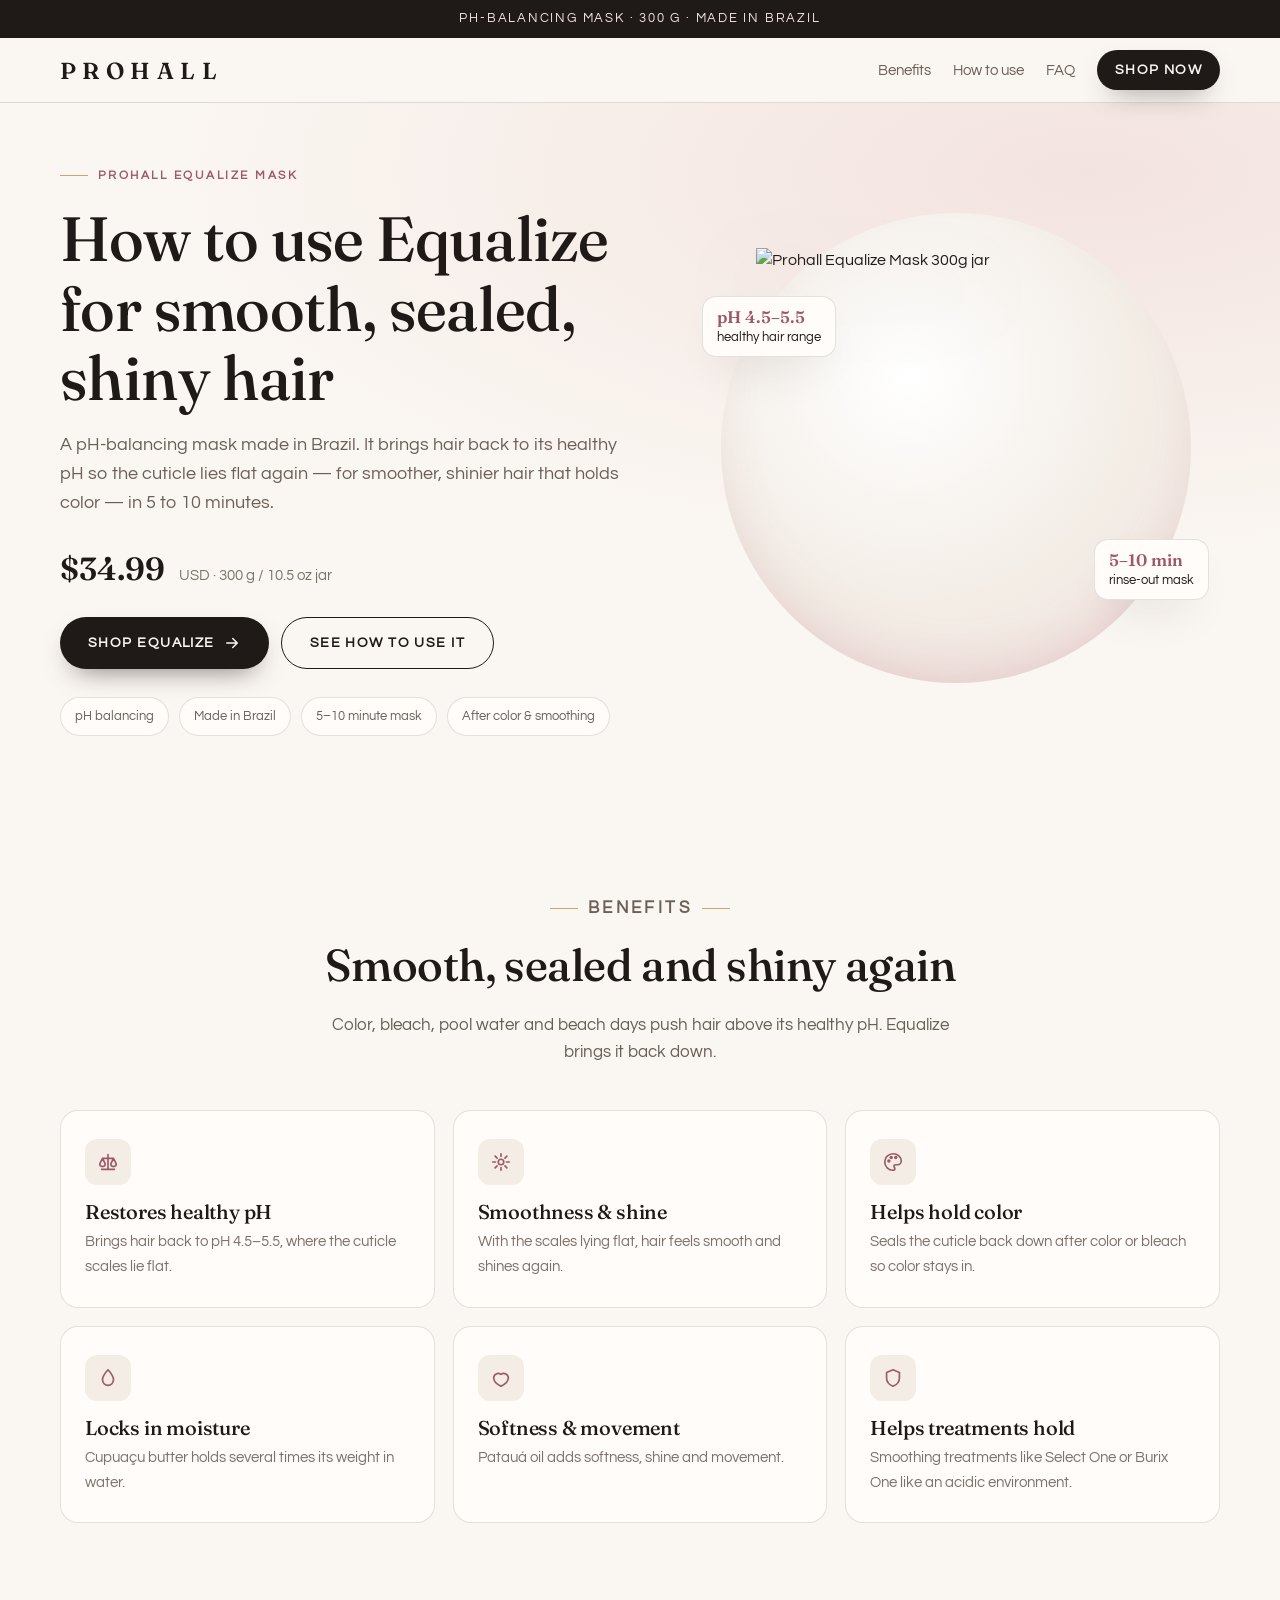
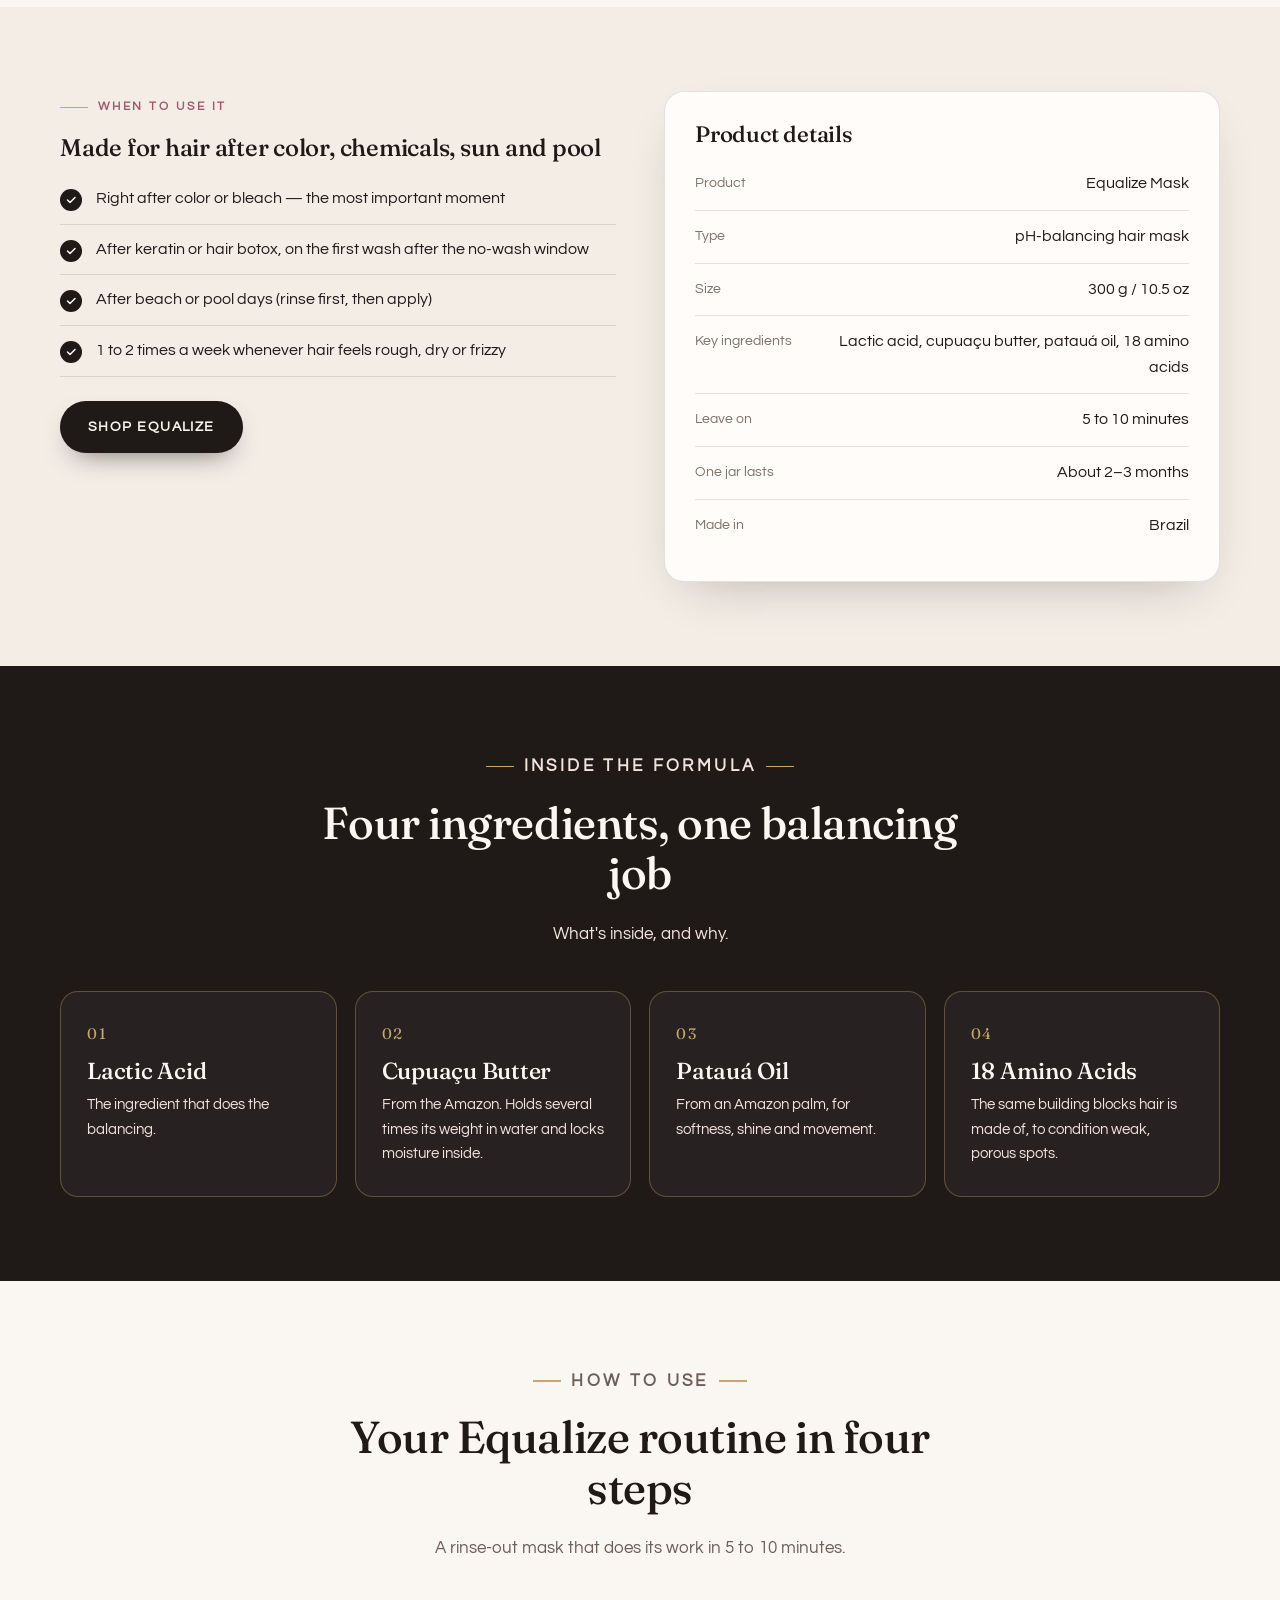
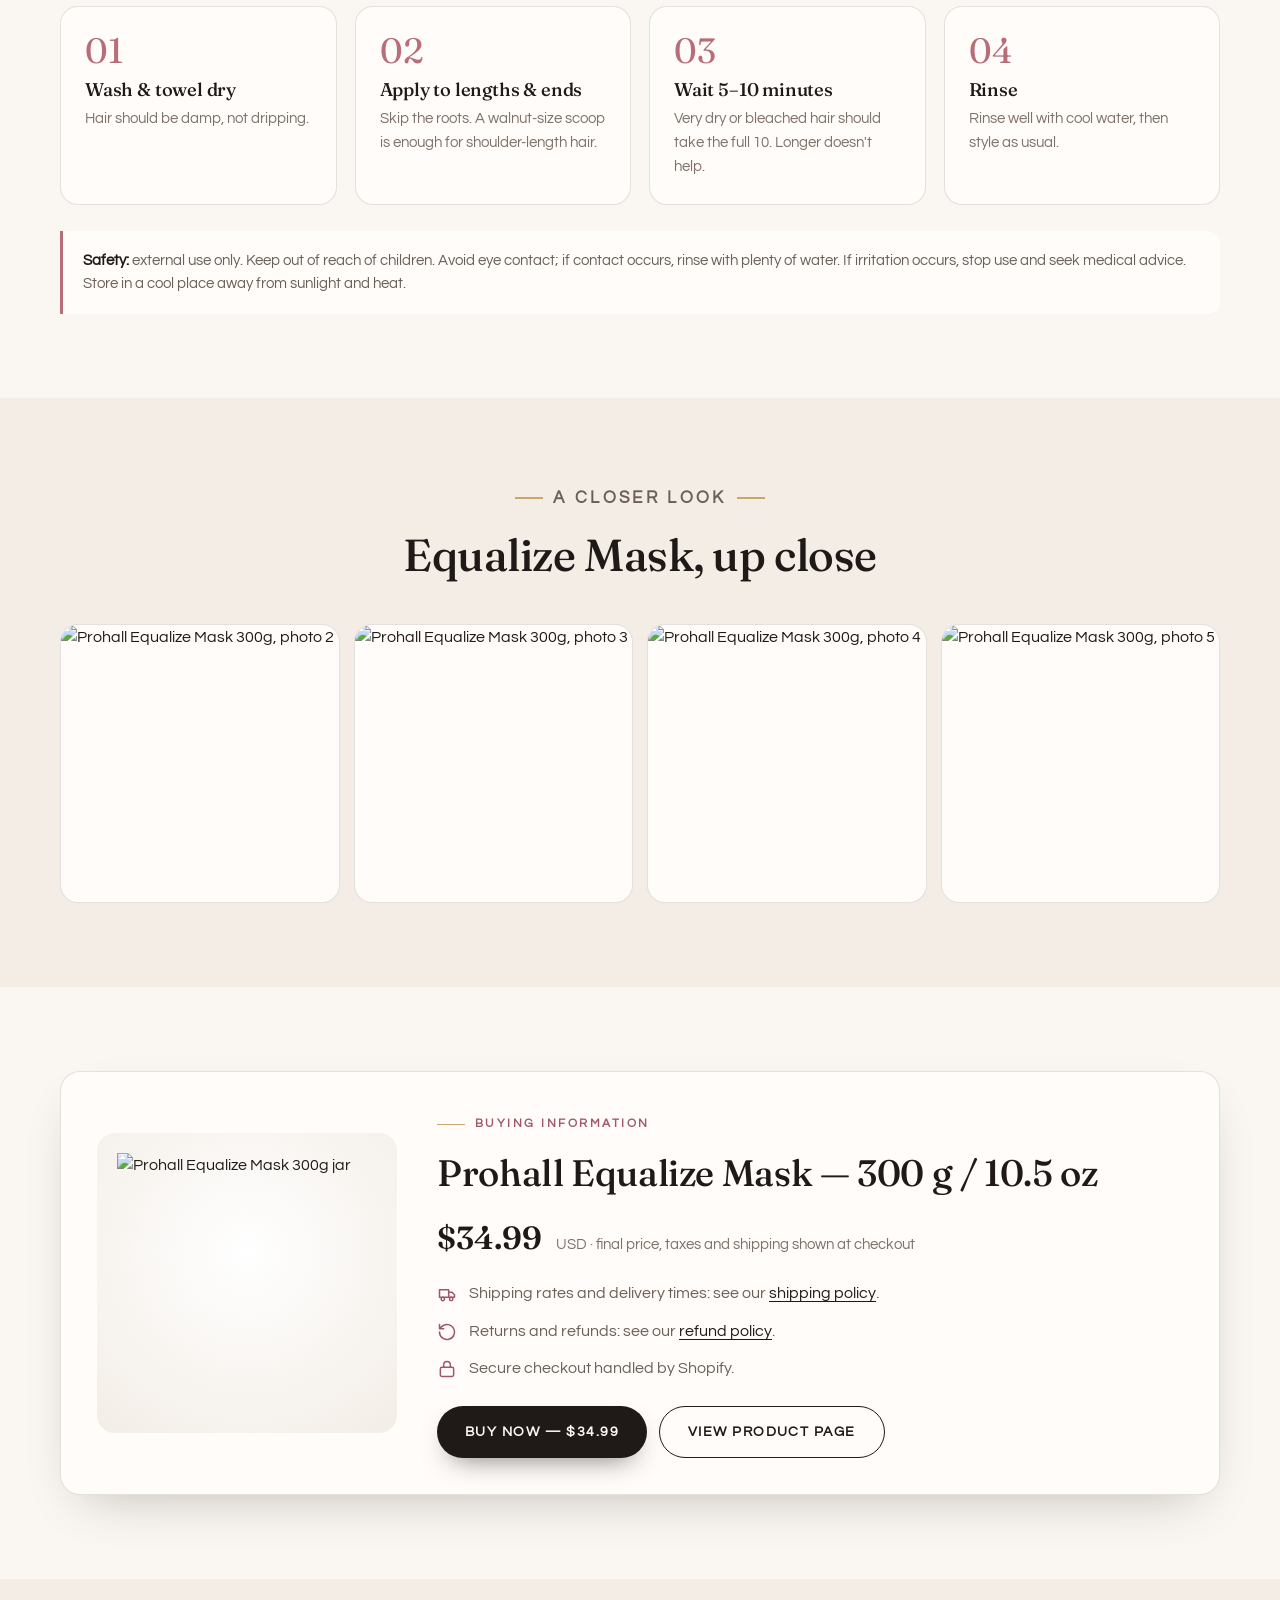
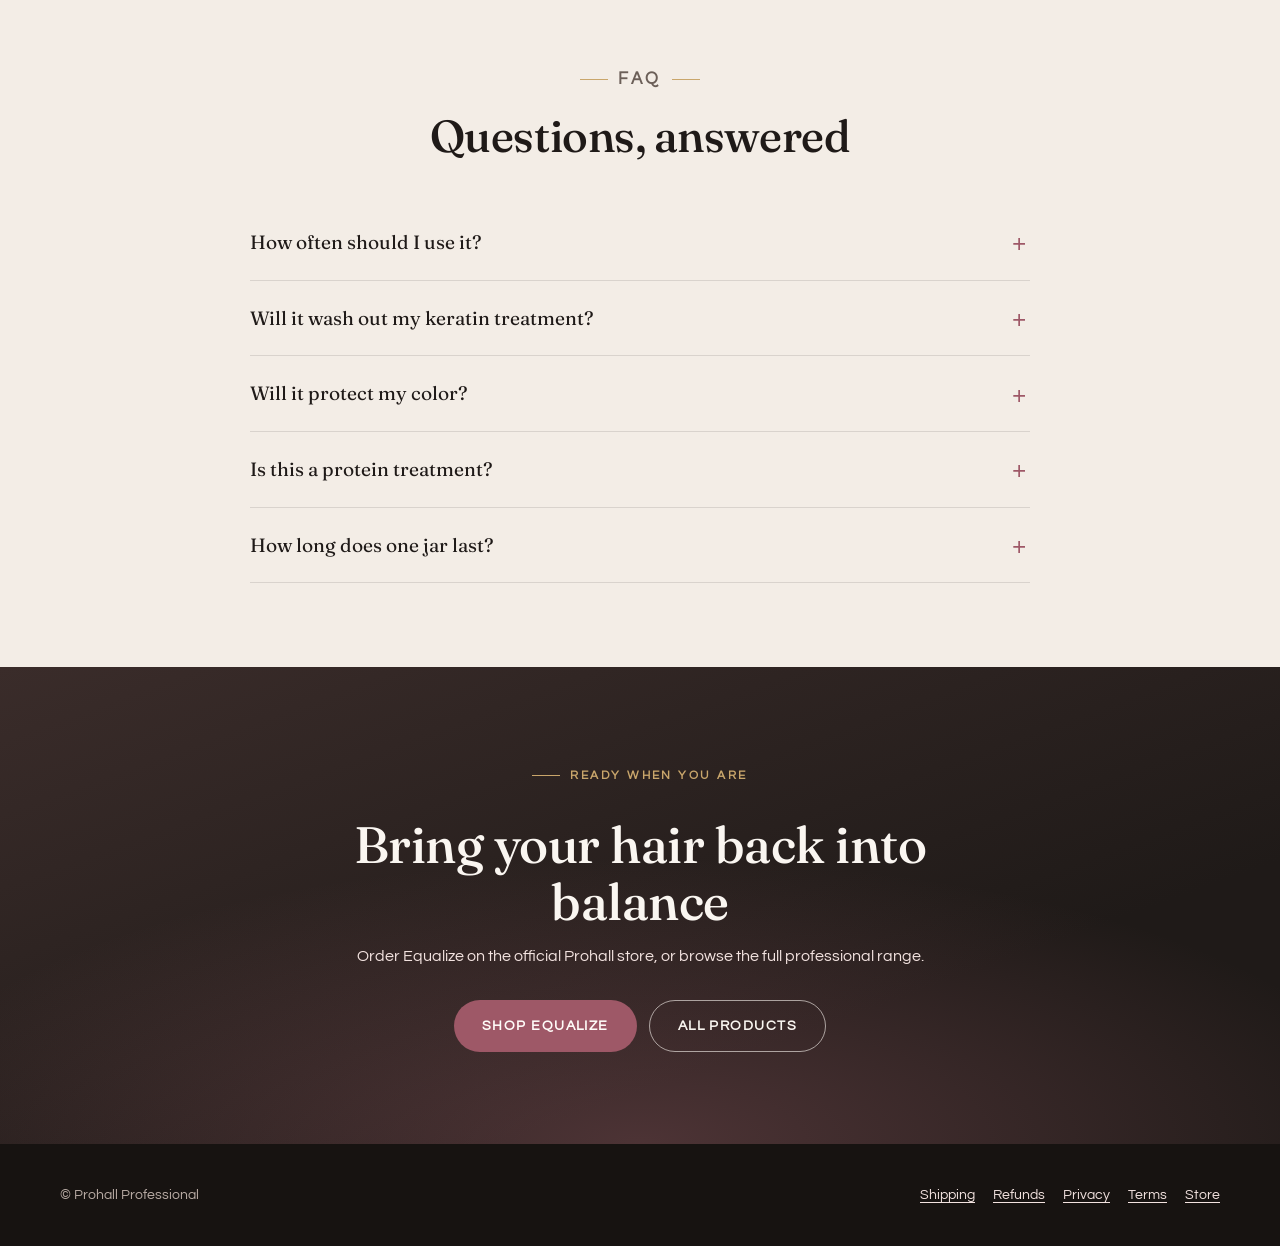
==== equalize-mask/v1/b/index.html @ 5d358a3b "Add Prohall Equalize Mask — A/B landing pages (v1) Two headline-test pages sharing one stylesheet, b" ====
<!doctype html>
<html lang="en">
<head>
  <meta charset="utf-8">
  <meta name="viewport" content="width=device-width, initial-scale=1">
  <!-- VERSION B — headline test. Only the <title> and <h1> differ from version A. -->
  <title>How to Use Equalize | Prohall pH-Balancing Hair Mask 300 g</title>
  <meta name="description" content="Prohall Equalize Mask 300 g / 10.5 oz: a pH-balancing hair mask made in Brazil with lactic acid, cupuaçu butter, patauá oil and 18 amino acids. Works in 5 to 10 minutes.">
  <meta name="robots" content="noindex">
  <link rel="preconnect" href="https://fonts.googleapis.com">
  <link rel="preconnect" href="https://fonts.gstatic.com" crossorigin>
  <link rel="stylesheet" href="https://fonts.googleapis.com/css2?family=Fraunces:ital,opsz,wght@0,9..144,400..700;1,9..144,400..700&family=Questrial&display=swap">
  <link rel="preload" as="image" href="https://cdn.shopify.com/s/files/1/0581/4065/5793/files/01_185fc30f-e8ef-4a7e-b5cd-40264fd09e2a.jpg?v=1792849123&width=900">
  <link rel="stylesheet" href="../assets/styles.css">
</head>
<body>
  <a class="skip" href="#main">Skip to content</a>

  <div class="announce">pH-balancing mask · 300 g · Made in Brazil</div>

  <header class="site-header">
    <div class="wrap">
      <span class="logo" aria-label="Prohall">PROHALL</span>
      <nav class="header-links" aria-label="Page">
        <a class="hide-sm" href="#benefits">Benefits</a>
        <a class="hide-sm" href="#how-to-use">How to use</a>
        <a class="hide-sm" href="#faq">FAQ</a>
        <a class="btn btn-primary" href="https://shop.prohall.ai/products/prohall-equalize-mask-300g-10-oz-ph-balancing-hair-mask">Shop now</a>
      </nav>
    </div>
  </header>

  <main id="main">

    <!-- ============ HERO ============ -->
    <section class="hero" aria-labelledby="hero-title">
      <div class="wrap hero-grid">
        <div>
          <p class="eyebrow">Prohall Equalize Mask</p>
          <h1 id="hero-title">How to use Equalize for smooth, sealed, shiny hair</h1>
          <p class="hero-lede">A pH-balancing mask made in Brazil. It brings hair back to its healthy pH so the cuticle lies flat again — for smoother, shinier hair that holds color — in 5 to 10 minutes.</p>

          <div class="price-row">
            <span class="price">$34.99</span>
            <span class="price-note">USD &middot; 300 g / 10.5 oz jar</span>
          </div>

          <div class="cta-row">
            <a class="btn btn-primary" href="https://shop.prohall.ai/products/prohall-equalize-mask-300g-10-oz-ph-balancing-hair-mask">
              Shop Equalize
              <svg viewBox="0 0 24 24" fill="none" stroke="currentColor" stroke-width="2" stroke-linecap="round" stroke-linejoin="round" aria-hidden="true"><path d="M5 12h14M13 6l6 6-6 6"/></svg>
            </a>
            <a class="btn btn-ghost" href="#how-to-use">See how to use it</a>
          </div>

          <ul class="chips" aria-label="Product highlights"><li>pH balancing</li><li>Made in Brazil</li><li>5–10 minute mask</li><li>After color &amp; smoothing</li></ul>
        </div>

        <div class="hero-visual">
          <div class="halo" aria-hidden="true"></div>
          <img src="https://cdn.shopify.com/s/files/1/0581/4065/5793/files/01_185fc30f-e8ef-4a7e-b5cd-40264fd09e2a.jpg?v=1792849123&width=900"
               width="2500" height="2500"
               alt="Prohall Equalize Mask 300g jar">
          <div class="float-tag t1" aria-hidden="true"><strong>pH 4.5–5.5</strong>healthy hair range</div>
          <div class="float-tag t2" aria-hidden="true"><strong>5–10 min</strong>rinse-out mask</div>
        </div>
      </div>
    </section>

    <!-- ============ BENEFITS ============ -->
    <section class="section" id="benefits" aria-labelledby="benefits-title">
      <div class="wrap">
        <div class="section-head center">
          <p class="eyebrow">Benefits</p>
          <h2 id="benefits-title">Smooth, sealed and shiny again</h2>
          <p>Color, bleach, pool water and beach days push hair above its healthy pH. Equalize brings it back down.</p>
        </div>

        <div class="benefits">
          <article class="benefit">
            <div class="icon"><svg viewBox="0 0 24 24" fill="none" stroke="currentColor" stroke-width="1.8" stroke-linecap="round" stroke-linejoin="round" aria-hidden="true"><path d="M12 4v16M5 20h14M6 8h12M6 8l-3 6a3 3 0 0 0 6 0zM18 8l-3 6a3 3 0 0 0 6 0z"/></svg></div>
            <h3>Restores healthy pH</h3>
            <p>Brings hair back to pH 4.5–5.5, where the cuticle scales lie flat.</p>
          </article>
          <article class="benefit">
            <div class="icon"><svg viewBox="0 0 24 24" fill="none" stroke="currentColor" stroke-width="1.8" stroke-linecap="round" stroke-linejoin="round" aria-hidden="true"><path d="M12 3v3M12 18v3M3 12h3M18 12h3M5.6 5.6l2.1 2.1M16.3 16.3l2.1 2.1M5.6 18.4l2.1-2.1M16.3 7.7l2.1-2.1"/><circle cx="12" cy="12" r="3"/></svg></div>
            <h3>Smoothness &amp; shine</h3>
            <p>With the scales lying flat, hair feels smooth and shines again.</p>
          </article>
          <article class="benefit">
            <div class="icon"><svg viewBox="0 0 24 24" fill="none" stroke="currentColor" stroke-width="1.8" stroke-linecap="round" stroke-linejoin="round" aria-hidden="true"><path d="M12 3a9 9 0 1 0 0 18c1.5 0 2-1 2-2s-1-1.5-1-2.5 1-1.5 2-1.5h2a4 4 0 0 0 4-4c0-4.5-4-8-9-8z"/><circle cx="7.5" cy="11" r="1"/><circle cx="10" cy="7" r="1"/><circle cx="15" cy="7" r="1"/></svg></div>
            <h3>Helps hold color</h3>
            <p>Seals the cuticle back down after color or bleach so color stays in.</p>
          </article>
          <article class="benefit">
            <div class="icon"><svg viewBox="0 0 24 24" fill="none" stroke="currentColor" stroke-width="1.8" stroke-linecap="round" stroke-linejoin="round" aria-hidden="true"><path d="M12 3s6 6.5 6 11a6 6 0 0 1-12 0c0-4.5 6-11 6-11z"/></svg></div>
            <h3>Locks in moisture</h3>
            <p>Cupuaçu butter holds several times its weight in water.</p>
          </article>
          <article class="benefit">
            <div class="icon"><svg viewBox="0 0 24 24" fill="none" stroke="currentColor" stroke-width="1.8" stroke-linecap="round" stroke-linejoin="round" aria-hidden="true"><path d="M20 12c0 5-8 9-8 9s-8-4-8-9a5 5 0 0 1 8-4 5 5 0 0 1 8 4z"/></svg></div>
            <h3>Softness &amp; movement</h3>
            <p>Patauá oil adds softness, shine and movement.</p>
          </article>
          <article class="benefit">
            <div class="icon"><svg viewBox="0 0 24 24" fill="none" stroke="currentColor" stroke-width="1.8" stroke-linecap="round" stroke-linejoin="round" aria-hidden="true"><path d="M12 3l7 3v6c0 4.5-3 7.5-7 9-4-1.5-7-4.5-7-9V6z"/></svg></div>
            <h3>Helps treatments hold</h3>
            <p>Smoothing treatments like Select One or Burix One like an acidic environment.</p>
          </article>
        </div>
      </div>
    </section>

    <!-- ============ WHO IT'S FOR + SPEC ============ -->
    <section class="section section-alt" id="details" aria-labelledby="details-title">
      <div class="wrap split">
        <div>
          <p class="eyebrow">When to use it</p>
          <h2 id="details-title">Made for hair after color, chemicals, sun and pool</h2>
          <ul class="ticks">
            <li>Right after color or bleach — the most important moment</li>
            <li>After keratin or hair botox, on the first wash after the no-wash window</li>
            <li>After beach or pool days (rinse first, then apply)</li>
            <li>1 to 2 times a week whenever hair feels rough, dry or frizzy</li>
          </ul>
          <a class="btn btn-primary" href="https://shop.prohall.ai/products/prohall-equalize-mask-300g-10-oz-ph-balancing-hair-mask">Shop Equalize</a>
        </div>

        <aside class="spec" aria-label="Product details">
          <h3>Product details</h3>
          <dl>
            <dt>Product</dt><dd>Equalize Mask</dd>
            <dt>Type</dt><dd>pH-balancing hair mask</dd>
            <dt>Size</dt><dd>300 g / 10.5 oz</dd>
            <dt>Key ingredients</dt><dd>Lactic acid, cupuaçu butter, patauá oil, 18 amino acids</dd>
            <dt>Leave on</dt><dd>5 to 10 minutes</dd>
            <dt>One jar lasts</dt><dd>About 2–3 months</dd>
            <dt>Made in</dt><dd>Brazil</dd>
          </dl>
        </aside>
      </div>
    </section>

    <!-- ============ FORMULA / KIT ============ -->
    <section class="section section-dark" id="formula" aria-labelledby="formula-title">
      <div class="wrap">
        <div class="section-head center">
          <p class="eyebrow">Inside the formula</p>
          <h2 id="formula-title">Four ingredients, one balancing job</h2>
          <p>What&#x27;s inside, and why.</p>
        </div>
        <div class="ingredients cols-4">
          <article class="ingredient">
            <span class="num">01</span>
            <h3>Lactic Acid</h3>
            <p>The ingredient that does the balancing.</p>
          </article>
          <article class="ingredient">
            <span class="num">02</span>
            <h3>Cupuaçu Butter</h3>
            <p>From the Amazon. Holds several times its weight in water and locks moisture inside.</p>
          </article>
          <article class="ingredient">
            <span class="num">03</span>
            <h3>Patauá Oil</h3>
            <p>From an Amazon palm, for softness, shine and movement.</p>
          </article>
          <article class="ingredient">
            <span class="num">04</span>
            <h3>18 Amino Acids</h3>
            <p>The same building blocks hair is made of, to condition weak, porous spots.</p>
          </article>
        </div>
      </div>
    </section>

    <!-- ============ HOW TO USE ============ -->
    <section class="section" id="how-to-use" aria-labelledby="howto-title">
      <div class="wrap">
        <div class="section-head center">
          <p class="eyebrow">How to use</p>
          <h2 id="howto-title">Your Equalize routine in four steps</h2>
          <p>A rinse-out mask that does its work in 5 to 10 minutes.</p>
        </div>
        <ol class="steps cols-4">
          <li><h3>Wash &amp; towel dry</h3><p>Hair should be damp, not dripping.</p></li>
          <li><h3>Apply to lengths &amp; ends</h3><p>Skip the roots. A walnut-size scoop is enough for shoulder-length hair.</p></li>
          <li><h3>Wait 5–10 minutes</h3><p>Very dry or bleached hair should take the full 10. Longer doesn&#x27;t help.</p></li>
          <li><h3>Rinse</h3><p>Rinse well with cool water, then style as usual.</p></li>
        </ol>
        <div class="note">
          <strong>Safety:</strong> external use only. Keep out of reach of children. Avoid eye contact; if contact occurs, rinse with plenty of water. If irritation occurs, stop use and seek medical advice. Store in a cool place away from sunlight and heat.
        </div>
      </div>
    </section>

    <!-- ============ GALLERY ============ -->
    <section class="section section-alt" id="gallery" aria-labelledby="gallery-title">
      <div class="wrap">
        <div class="section-head center">
          <p class="eyebrow">A closer look</p>
          <h2 id="gallery-title">Equalize Mask, up close</h2>
        </div>
        <div class="gallery">
          <figure><img src="https://cdn.shopify.com/s/files/1/0581/4065/5793/files/02_0eba5f5b-bda1-4e13-978a-201cbb53141e.jpg?v=1792849123&width=700" width="700" height="700" loading="lazy" alt="Prohall Equalize Mask 300g, photo 2"></figure>
          <figure><img src="https://cdn.shopify.com/s/files/1/0581/4065/5793/files/03_cfe3cb02-ce94-4ea5-8ca8-ff230dd473f2.jpg?v=1792849122&width=700" width="700" height="700" loading="lazy" alt="Prohall Equalize Mask 300g, photo 3"></figure>
          <figure><img src="https://cdn.shopify.com/s/files/1/0581/4065/5793/files/04_1d74e67d-1e90-4df0-9e0e-0931768846bc.jpg?v=1792849122&width=700" width="700" height="700" loading="lazy" alt="Prohall Equalize Mask 300g, photo 4"></figure>
          <figure><img src="https://cdn.shopify.com/s/files/1/0581/4065/5793/files/05_a3734a3f-4cf4-467c-9b95-8426f9e4adb8.jpg?v=1792849123&width=700" width="700" height="700" loading="lazy" alt="Prohall Equalize Mask 300g, photo 5"></figure>
        </div>
      </div>
    </section>

    <!-- ============ BUYING INFORMATION ============ -->
    <section class="section" id="buy" aria-labelledby="buy-title">
      <div class="wrap">
        <div class="buy-card">
          <div class="pack">
            <img src="https://cdn.shopify.com/s/files/1/0581/4065/5793/files/01_185fc30f-e8ef-4a7e-b5cd-40264fd09e2a.jpg?v=1792849123&width=600"
                 width="2500" height="2500" loading="lazy"
                 alt="Prohall Equalize Mask 300g jar">
          </div>
          <div>
            <p class="eyebrow">Buying information</p>
            <h2 id="buy-title">Prohall Equalize Mask — 300 g / 10.5 oz</h2>
            <div class="price-row" style="margin:6px 0 4px">
              <span class="price">$34.99</span>
              <span class="price-note">USD &middot; final price, taxes and shipping shown at checkout</span>
            </div>
            <ul class="info-list">
              <li>
                <svg viewBox="0 0 24 24" fill="none" stroke="currentColor" stroke-width="1.8" stroke-linecap="round" stroke-linejoin="round" aria-hidden="true"><path d="M3 7h11v9H3zM14 10h4l3 3v3h-7"/><circle cx="7" cy="18" r="2"/><circle cx="17" cy="18" r="2"/></svg>
                <span>Shipping rates and delivery times: see our <a href="https://shop.prohall.ai/policies/shipping-policy">shipping policy</a>.</span>
              </li>
              <li>
                <svg viewBox="0 0 24 24" fill="none" stroke="currentColor" stroke-width="1.8" stroke-linecap="round" stroke-linejoin="round" aria-hidden="true"><path d="M3 12a9 9 0 1 0 3-6.7L3 8M3 3v5h5"/></svg>
                <span>Returns and refunds: see our <a href="https://shop.prohall.ai/policies/refund-policy">refund policy</a>.</span>
              </li>
              <li>
                <svg viewBox="0 0 24 24" fill="none" stroke="currentColor" stroke-width="1.8" stroke-linecap="round" stroke-linejoin="round" aria-hidden="true"><rect x="4" y="10" width="16" height="11" rx="2"/><path d="M8 10V7a4 4 0 0 1 8 0v3"/></svg>
                <span>Secure checkout handled by Shopify.</span>
              </li>
            </ul>
            <div class="cta-row">
              <a class="btn btn-primary" href="https://shop.prohall.ai/cart/48091208482993:1">Buy now &mdash; $34.99</a>
              <a class="btn btn-ghost" href="https://shop.prohall.ai/products/prohall-equalize-mask-300g-10-oz-ph-balancing-hair-mask">View product page</a>
            </div>
          </div>
        </div>
      </div>
    </section>

    <!-- ============ FAQ ============ -->
    <section class="section section-alt" id="faq" aria-labelledby="faq-title">
      <div class="wrap">
        <div class="section-head center">
          <p class="eyebrow">FAQ</p>
          <h2 id="faq-title">Questions, answered</h2>
        </div>
        <div class="faq">
          <details>
            <summary>How often should I use it?</summary>
            <p>1 to 2 times a week, and always after color or bleach.</p>
          </details>
          <details>
            <summary>Will it wash out my keratin treatment?</summary>
            <p>No. Smoothing treatments like an acidic environment, so Equalize helps the treatment hold.</p>
          </details>
          <details>
            <summary>Will it protect my color?</summary>
            <p>Sealed hair holds color in; open hair lets it leak out. Equalize seals the cuticle back down.</p>
          </details>
          <details>
            <summary>Is this a protein treatment?</summary>
            <p>No, it is a balancing treatment — a different job. Rotate it with your other masks: hydration one wash, protein another, Equalize after any chemical service.</p>
          </details>
          <details>
            <summary>How long does one jar last?</summary>
            <p>About 2 to 3 months, used 1 to 2 times a week on medium to long hair.</p>
          </details>
        </div>
      </div>
    </section>

    <!-- ============ FINAL ACTION ============ -->
    <section class="final" aria-labelledby="final-title">
      <div class="wrap">
        <p class="eyebrow">Ready when you are</p>
        <h2 id="final-title">Bring your hair back into balance</h2>
        <p>Order Equalize on the official Prohall store, or browse the full professional range.</p>
        <div class="cta-row">
          <a class="btn btn-gold" href="https://shop.prohall.ai/products/prohall-equalize-mask-300g-10-oz-ph-balancing-hair-mask">Shop Equalize</a>
          <a class="btn btn-ghost" href="https://shop.prohall.ai/collections/all">All products</a>
        </div>
      </div>
    </section>
  </main>

  <footer class="site-footer">
    <div class="wrap">
      <span>&copy; Prohall Professional</span>
      <nav aria-label="Store policies">
        <a href="https://shop.prohall.ai/policies/shipping-policy">Shipping</a>
        <a href="https://shop.prohall.ai/policies/refund-policy">Refunds</a>
        <a href="https://shop.prohall.ai/policies/privacy-policy">Privacy</a>
        <a href="https://shop.prohall.ai/policies/terms-of-service">Terms</a>
        <a href="https://shop.prohall.ai/">Store</a>
      </nav>
    </div>
  </footer>

  <div class="sticky-buy">
    <span class="s-name"><strong>Equalize</strong>$34.99 &middot; 300 g</span>
    <a class="btn btn-primary" href="https://shop.prohall.ai/products/prohall-equalize-mask-300g-10-oz-ph-balancing-hair-mask">Shop now</a>
  </div>

  <!-- Split tracking: replace this tag with the EXACT one copied from
       Split -> New run -> Install tracking. Same tag on A and B. -->
  <script defer src="https://YOUR-TOOL-DOMAIN/external-landing.js"
    data-split-experiment="EXPERIMENT-ID-FROM-DASHBOARD"
    data-split-storefront="shop.prohall.ai"></script>
</body>
</html>
---- equalize-mask/v1/assets/styles.css ----
/* Prohall Equalize Mask — shared layout for versions A and B.
   Both pages load this same file so only the headline differs. */

:root {
  /* Tokens matched to the live shop.prohall.ai theme ("Blush & Champagne", lux-tokens.css) */
  --ivory: #FAF6F1;      /* --lux-canvas   */
  --cream: #F3EDE6;      /* --lux-canvas-2 */
  --sand: #F3E3E0;       /* --lux-blush    */
  --espresso: #1F1A18;   /* --lux-ink      */
  --cocoa: #6B5F58;      /* --lux-ink-soft */
  --muted: #7d716a;
  --gold: #B76E79;       /* --lux-rose (primary accent) */
  --gold-deep: #9E5867;  /* --lux-rose-deep */
  --champagne: #C9A66B;  /* --lux-gold, used sparingly */
  --line: rgba(31, 26, 24, .12);
  --white: #FFFCF9;      /* --lux-card */
  --radius: 18px;        /* theme card radius */
  --radius-lg: 20px;     /* theme media radius */
  --shadow: 0 20px 50px -24px rgba(31, 26, 24, .3);
  --ease: cubic-bezier(.16, 1, .3, 1);
  --serif: "Fraunces", "Cormorant Garamond", Georgia, "Times New Roman", serif;
  --sans: "Questrial", -apple-system, BlinkMacSystemFont, "Segoe UI", Roboto, Arial, sans-serif;
  --wrap: 1200px;        /* theme page width */
}

*, *::before, *::after { box-sizing: border-box; }
html { scroll-behavior: smooth; -webkit-text-size-adjust: 100%; }
@media (prefers-reduced-motion: reduce) { html { scroll-behavior: auto; } * { transition: none !important; animation: none !important; } }

body {
  margin: 0;
  font-family: var(--sans);
  font-size: 16px;
  line-height: 1.6;
  color: var(--espresso);
  background: var(--ivory);
  -webkit-font-smoothing: antialiased;
}

img { max-width: 100%; height: auto; display: block; }
a { color: inherit; }
h1, h2, h3 { font-family: var(--serif); font-weight: 500; line-height: 1.12; margin: 0 0 .5em; letter-spacing: -.01em; }
p { margin: 0 0 1em; }

.wrap { width: 100%; max-width: var(--wrap); margin: 0 auto; padding: 0 20px; }

.skip { position: absolute; left: -9999px; top: 0; background: var(--espresso); color: var(--white); padding: 10px 16px; z-index: 100; }
.skip:focus { left: 12px; top: 12px; }

:focus-visible { outline: 3px solid var(--gold); outline-offset: 3px; border-radius: 6px; }

/* ---------- Buttons ---------- */
.btn {
  display: inline-flex; align-items: center; justify-content: center; gap: .55em;
  min-height: 52px; padding: 0 28px;
  border-radius: 999px;
  font-weight: 600; font-size: .9rem; letter-spacing: .1em; text-transform: uppercase;
  text-decoration: none;
  transition: transform .35s var(--ease), background-color .35s var(--ease), box-shadow .35s var(--ease), color .35s var(--ease);
}
.btn:hover { transform: translateY(-1px); }
.btn-primary { background: var(--espresso); color: var(--ivory); box-shadow: 0 12px 28px -14px rgba(31, 26, 24, .7); }
.btn-primary:hover { background: var(--gold-deep); }
.btn-ghost { background: transparent; color: var(--espresso); border: 1.5px solid var(--espresso); }
.btn-ghost:hover { background: var(--espresso); color: var(--ivory); }
.btn-gold { background: var(--gold-deep); color: var(--white); }
.btn-gold:hover { background: #874a57; }
.btn svg { width: 18px; height: 18px; flex: none; }

/* ---------- Announcement + header ---------- */
.announce {
  background: var(--espresso); color: var(--sand);
  text-align: center; font-size: .8rem; letter-spacing: .14em; text-transform: uppercase;
  padding: 9px 16px;
}
.site-header { border-bottom: 1px solid var(--line); background: rgba(250, 246, 241, .92); backdrop-filter: blur(8px); position: sticky; top: 0; z-index: 20; }
.site-header .wrap { display: flex; align-items: center; justify-content: space-between; height: 64px; }
.logo { font-family: var(--serif); font-size: 1.45rem; letter-spacing: .28em; text-decoration: none; font-weight: 600; }
.header-links { display: flex; align-items: center; gap: 22px; font-size: .92rem; }
.header-links a { text-decoration: none; color: var(--cocoa); }
.header-links a:hover { color: var(--espresso); text-decoration: underline; text-underline-offset: 4px; }
.header-links .btn { min-height: 40px; padding: 0 18px; font-size: .88rem; color: var(--ivory); }
.header-links .btn:hover { color: var(--ivory); text-decoration: none; }
@media (max-width: 640px) { .header-links .hide-sm { display: none; } }

/* ---------- Hero ---------- */
.hero { position: relative; overflow: hidden; padding: 56px 0 72px; background: radial-gradient(120% 90% at 85% 10%, #F3E3E0 0%, rgba(243, 227, 224, 0) 60%), var(--ivory); }
.hero-grid { display: grid; grid-template-columns: 1.05fr .95fr; gap: 48px; align-items: center; }
.eyebrow { display: inline-flex; align-items: center; gap: 10px; font-size: .78rem; letter-spacing: .2em; text-transform: uppercase; color: var(--gold-deep); font-weight: 600; margin-bottom: 18px; }
.eyebrow::before { content: ""; width: 28px; height: 1.5px; background: var(--champagne); }
.hero h1 { font-size: clamp(2.3rem, 5.2vw, 3.9rem); margin-bottom: 18px; }
.hero h1 em { font-style: italic; color: var(--gold-deep); }
.hero-lede { font-size: 1.12rem; color: var(--cocoa); max-width: 34em; }
.price-row { display: flex; align-items: baseline; gap: 14px; margin: 26px 0 22px; flex-wrap: wrap; }
.price { font-family: var(--serif); font-size: 2rem; font-weight: 600; }
.price-note { color: var(--muted); font-size: .92rem; }
.cta-row { display: flex; flex-wrap: wrap; gap: 12px; }
.chips { list-style: none; padding: 0; margin: 28px 0 0; display: flex; flex-wrap: wrap; gap: 10px; }
.chips li { font-size: .84rem; padding: 8px 14px; border: 1px solid var(--line); border-radius: 999px; background: var(--white); color: var(--cocoa); }

.hero-visual { position: relative; display: grid; place-items: center; }
.hero-visual .halo { position: absolute; width: min(92%, 470px); aspect-ratio: 1; border-radius: 50%; background: radial-gradient(circle at 40% 35%, #fff 0%, var(--cream) 55%, var(--sand) 100%); box-shadow: inset 0 -30px 60px -30px rgba(183, 110, 121, .3); }
.hero-visual img { position: relative; width: min(78%, 400px); filter: drop-shadow(0 30px 40px rgba(31, 26, 24, .25)); }
.float-tag { position: absolute; background: var(--white); border: 1px solid var(--line); border-radius: 14px; padding: 10px 14px; font-size: .82rem; box-shadow: var(--shadow); line-height: 1.3; }
.float-tag strong { display: block; font-family: var(--serif); font-size: 1.05rem; font-weight: 600; color: var(--gold-deep); }
.float-tag.t1 { top: 12%; left: 2%; }
.float-tag.t2 { bottom: 12%; right: 2%; }

@media (max-width: 880px) {
  .hero { padding: 36px 0 56px; }
  .hero-grid { grid-template-columns: 1fr; gap: 36px; }
  .hero-visual { order: -1; min-height: 240px; }
  .hero-visual .halo { width: min(64%, 260px); }
  .hero-visual img { width: min(46%, 200px); }
  .float-tag { padding: 7px 11px; font-size: .74rem; }
  .float-tag strong { font-size: .92rem; }
  .float-tag.t1 { top: 6%; left: 0; }
  .float-tag.t2 { bottom: 6%; right: 0; }
  .hero h1 { font-size: clamp(2rem, 8.4vw, 2.6rem); }
  .announce { font-size: .7rem; letter-spacing: .1em; }
  .cta-row .btn { flex: 1 1 100%; }
}

/* ---------- Sections ---------- */
section { scroll-margin-top: 72px; }
.section { padding: 84px 0; }
.section-alt { background: var(--cream); }
.section-dark { background: var(--espresso); color: var(--ivory); }
.section-head { max-width: 640px; margin-bottom: 44px; }
.section-head.center { margin-left: auto; margin-right: auto; text-align: center; }
.section-head.center .eyebrow::after { content: ""; width: 28px; height: 1.5px; background: var(--champagne); }
.section-dark .eyebrow, .final .eyebrow { color: var(--champagne); }
.section-head h2 { font-size: clamp(1.9rem, 3.8vw, 2.8rem); }
.section-head p { color: var(--cocoa); font-size: 1.05rem; }
.section-dark .section-head p { color: var(--sand); }
@media (max-width: 640px) { .section { padding: 60px 0; } }

/* Benefits */
.benefits { display: grid; grid-template-columns: repeat(3, 1fr); gap: 18px; }
.benefit { background: var(--white); border: 1px solid var(--line); border-radius: var(--radius); padding: 28px 24px; transition: transform .2s ease, box-shadow .2s ease; }
.benefit:hover { transform: translateY(-3px); box-shadow: var(--shadow); }
.benefit .icon { width: 46px; height: 46px; border-radius: 12px; display: grid; place-items: center; background: var(--cream); color: var(--gold-deep); margin-bottom: 16px; }
.benefit .icon svg { width: 22px; height: 22px; }
.benefit h3 { font-size: 1.25rem; margin-bottom: 6px; }
.benefit p { color: var(--muted); margin: 0; font-size: .96rem; }
@media (max-width: 880px) { .benefits { grid-template-columns: 1fr 1fr; } }
@media (max-width: 560px) { .benefits { grid-template-columns: 1fr; } }

/* Who it's for + spec */
.split { display: grid; grid-template-columns: 1fr 1fr; gap: 48px; align-items: start; }
@media (max-width: 880px) { .split { grid-template-columns: 1fr; gap: 32px; } }
.ticks { list-style: none; padding: 0; margin: 0 0 24px; }
.ticks li { position: relative; padding: 12px 0 12px 36px; border-bottom: 1px solid var(--line); }
.ticks li::before { content: ""; position: absolute; left: 0; top: 15px; width: 22px; height: 22px; border-radius: 50%; background: var(--espresso) url("data:image/svg+xml,%3Csvg xmlns='http://www.w3.org/2000/svg' viewBox='0 0 24 24' fill='none' stroke='%23FAF6F1' stroke-width='3' stroke-linecap='round' stroke-linejoin='round'%3E%3Cpath d='M5 12l5 5L20 7'/%3E%3C/svg%3E") center / 12px no-repeat; }
.spec { background: var(--white); border: 1px solid var(--line); border-radius: var(--radius-lg); padding: 30px; box-shadow: var(--shadow); }
.spec h3 { font-size: 1.4rem; }
.spec dl { margin: 0; display: grid; grid-template-columns: auto 1fr; }
.spec dt, .spec dd { padding: 13px 0; border-bottom: 1px solid var(--line); margin: 0; }
.spec dt { color: var(--muted); font-size: .9rem; padding-right: 18px; }
.spec dd { font-weight: 500; text-align: right; }
.spec dl > :nth-last-child(-n+2) { border-bottom: 0; }

/* Ingredients */
.ingredients { display: grid; grid-template-columns: repeat(3, 1fr); gap: 18px; }
.ingredient { border: 1px solid rgba(201, 166, 107, .35); border-radius: var(--radius); padding: 30px 26px; background: rgba(255, 255, 255, .04); }
.ingredient .num { font-family: var(--serif); font-size: .95rem; color: var(--champagne); letter-spacing: .1em; }
.ingredient h3 { font-size: 1.45rem; margin: 10px 0 8px; color: var(--ivory); }
.ingredient p { color: var(--sand); margin: 0; font-size: .96rem; }
.lumini { margin-top: 26px; text-align: center; color: var(--sand); font-size: .95rem; }
.lumini strong { color: var(--ivory); }
@media (max-width: 880px) { .ingredients { grid-template-columns: 1fr; } }

/* Steps */
.steps { list-style: none; counter-reset: step; padding: 0; margin: 0; display: grid; grid-template-columns: repeat(3, 1fr); gap: 18px; }
.steps li { counter-increment: step; background: var(--white); border: 1px solid var(--line); border-radius: var(--radius); padding: 26px 24px 24px; position: relative; }
.steps li::before { content: counter(step, decimal-leading-zero); font-family: var(--serif); font-size: 2.2rem; color: var(--gold); line-height: 1; display: block; margin-bottom: 12px; }
.steps h3 { font-size: 1.15rem; margin-bottom: 6px; }
.steps p { margin: 0; color: var(--muted); font-size: .95rem; }
@media (max-width: 880px) { .steps { grid-template-columns: 1fr 1fr; } }
@media (max-width: 560px) { .steps { grid-template-columns: 1fr; } }
.note { margin-top: 26px; padding: 18px 20px; border-left: 3px solid var(--gold); background: var(--white); border-radius: 0 12px 12px 0; font-size: .92rem; color: var(--cocoa); }
.note strong { color: var(--espresso); }

/* Buying info */
.buy-card { display: grid; grid-template-columns: 300px 1fr; gap: 40px; align-items: center; background: var(--white); border: 1px solid var(--line); border-radius: var(--radius-lg); padding: 36px; box-shadow: var(--shadow); }
.buy-card .pack { background: radial-gradient(circle at 50% 40%, #fff, var(--cream)); border-radius: var(--radius); padding: 20px; }
.buy-card h2 { font-size: clamp(1.7rem, 3vw, 2.3rem); }
.info-list { list-style: none; padding: 0; margin: 18px 0 24px; display: grid; gap: 12px; }
.info-list li { display: flex; gap: 12px; align-items: flex-start; color: var(--cocoa); }
.info-list svg { width: 20px; height: 20px; flex: none; color: var(--gold-deep); margin-top: 3px; }
.info-list a { color: var(--espresso); font-weight: 500; text-underline-offset: 3px; }
@media (max-width: 760px) { .buy-card { grid-template-columns: 1fr; padding: 24px; gap: 20px; } .buy-card .pack { max-width: 240px; margin: 0 auto; } }

/* FAQ */
.faq { max-width: 780px; margin: 0 auto; }
.faq details { border-bottom: 1px solid var(--line); }
.faq summary { list-style: none; cursor: pointer; padding: 22px 40px 22px 0; font-family: var(--serif); font-size: 1.2rem; position: relative; }
.faq summary::-webkit-details-marker { display: none; }
.faq summary::after { content: "+"; position: absolute; right: 4px; top: 50%; transform: translateY(-50%); font-family: var(--sans); font-size: 1.6rem; color: var(--gold-deep); transition: transform .2s ease; }
.faq details[open] summary::after { transform: translateY(-50%) rotate(45deg); }
.faq details p { color: var(--cocoa); padding-bottom: 20px; margin: 0; }

/* Final CTA */
.final { text-align: center; background: linear-gradient(160deg, #3a2c2a 0%, var(--espresso) 70%); color: var(--ivory); padding: 92px 0; position: relative; overflow: hidden; }
.final::before { content: ""; position: absolute; inset: auto -10% -60% -10%; height: 120%; background: radial-gradient(closest-side, rgba(183, 110, 121, .3), transparent); pointer-events: none; }
.final .wrap { position: relative; }
.final h2 { font-size: clamp(2rem, 4.4vw, 3.2rem); max-width: 18ch; margin: 0 auto 14px; }
.final p { color: var(--sand); max-width: 36em; margin: 0 auto 30px; }
.final .cta-row { justify-content: center; }
.final .btn-ghost { color: var(--ivory); border-color: rgba(250, 246, 241, .6); }
.final .btn-ghost:hover { background: var(--ivory); color: var(--espresso); }
@media (max-width: 560px) { .final .cta-row .btn { flex: 1 1 100%; } }

/* Footer */
.site-footer { background: #171311; color: #b9aca5; padding: 40px 0 110px; font-size: .88rem; }
.site-footer .wrap { display: flex; flex-wrap: wrap; justify-content: space-between; gap: 20px; }
.site-footer nav { display: flex; flex-wrap: wrap; gap: 18px; }
.site-footer a { color: #F3E3E0; text-underline-offset: 3px; }
@media (min-width: 881px) { .site-footer { padding-bottom: 40px; } }

/* Sticky mobile buy bar */
.sticky-buy { position: fixed; left: 0; right: 0; bottom: 0; z-index: 30; display: none; align-items: center; gap: 12px; padding: 12px 16px calc(12px + env(safe-area-inset-bottom)); background: rgba(250, 246, 241, .97); border-top: 1px solid var(--line); box-shadow: 0 -10px 30px -18px rgba(31, 26, 24, .4); }
.sticky-buy .s-name { flex: 1; line-height: 1.25; font-size: .9rem; }
.sticky-buy .s-name strong { display: block; font-family: var(--serif); font-size: 1rem; }
.sticky-buy .btn { min-height: 46px; padding: 0 22px; }
@media (max-width: 880px) { .sticky-buy { display: flex; } }

/* ---------- Flexible grids (column count follows item count) ---------- */
.ingredients.cols-2 { grid-template-columns: repeat(2, 1fr); max-width: 820px; margin: 0 auto; }
.ingredients.cols-4 { grid-template-columns: repeat(4, 1fr); }
.steps.cols-4 { grid-template-columns: repeat(4, 1fr); }
@media (max-width: 1000px) { .ingredients.cols-4 { grid-template-columns: 1fr 1fr; } .steps.cols-4 { grid-template-columns: 1fr 1fr; } }
@media (max-width: 560px) { .ingredients.cols-2, .ingredients.cols-4, .steps.cols-4 { grid-template-columns: 1fr; } }
.ingredient .size { display: inline-block; margin-top: 12px; font-size: .8rem; letter-spacing: .12em; text-transform: uppercase; color: var(--champagne); }

/* ---------- Product gallery ---------- */
.gallery { display: grid; grid-template-columns: repeat(4, 1fr); gap: 14px; }
.gallery figure { margin: 0; background: var(--white); border: 1px solid var(--line); border-radius: var(--radius); overflow: hidden; aspect-ratio: 1; }
.gallery img { width: 100%; height: 100%; object-fit: cover; }
@media (max-width: 760px) { .gallery { grid-template-columns: 1fr 1fr; } }

/* ---------- Size picker (multi-variant products) ---------- */
.sizes { display: grid; grid-template-columns: 1fr 1fr; gap: 12px; margin: 18px 0 22px; }
.size-card { display: block; text-decoration: none; border: 1.5px solid var(--line); border-radius: var(--radius); padding: 16px 18px; background: var(--white); transition: border-color .35s var(--ease), transform .35s var(--ease); }
.size-card:hover { border-color: var(--gold-deep); transform: translateY(-2px); }
.size-card .sz { display: block; font-size: .78rem; letter-spacing: .14em; text-transform: uppercase; color: var(--muted); }
.size-card .pr { display: block; font-family: var(--serif); font-size: 1.5rem; font-weight: 600; margin: 2px 0 6px; }
.size-card .go { font-size: .82rem; font-weight: 600; letter-spacing: .08em; text-transform: uppercase; color: var(--gold-deep); }
@media (max-width: 420px) { .sizes { grid-template-columns: 1fr; } }

/* Keep tall product photos (e.g. portrait bottle shots) in proportion */
.hero-visual img { max-height: 480px; object-fit: contain; }
.buy-card .pack img { max-height: 320px; width: 100%; object-fit: contain; }
@media (max-width: 880px) { .hero-visual img { max-height: 260px; } }
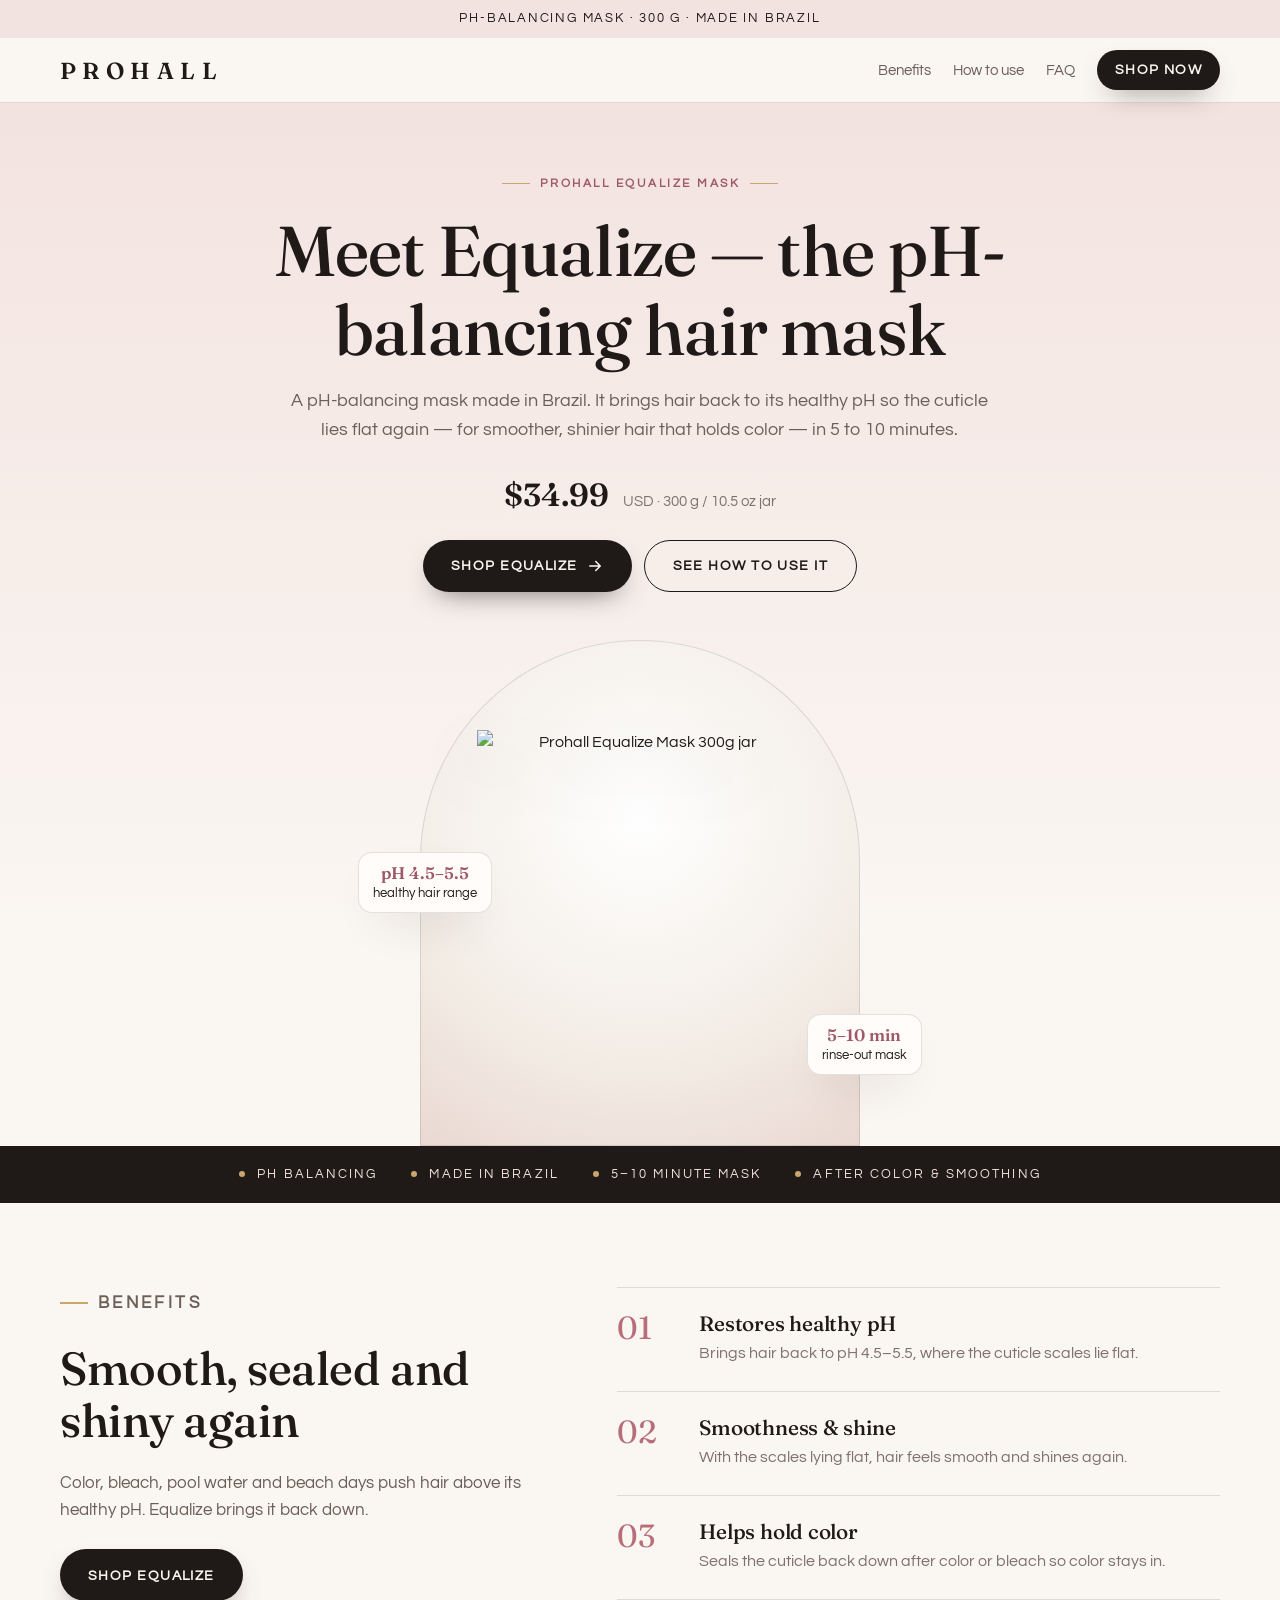
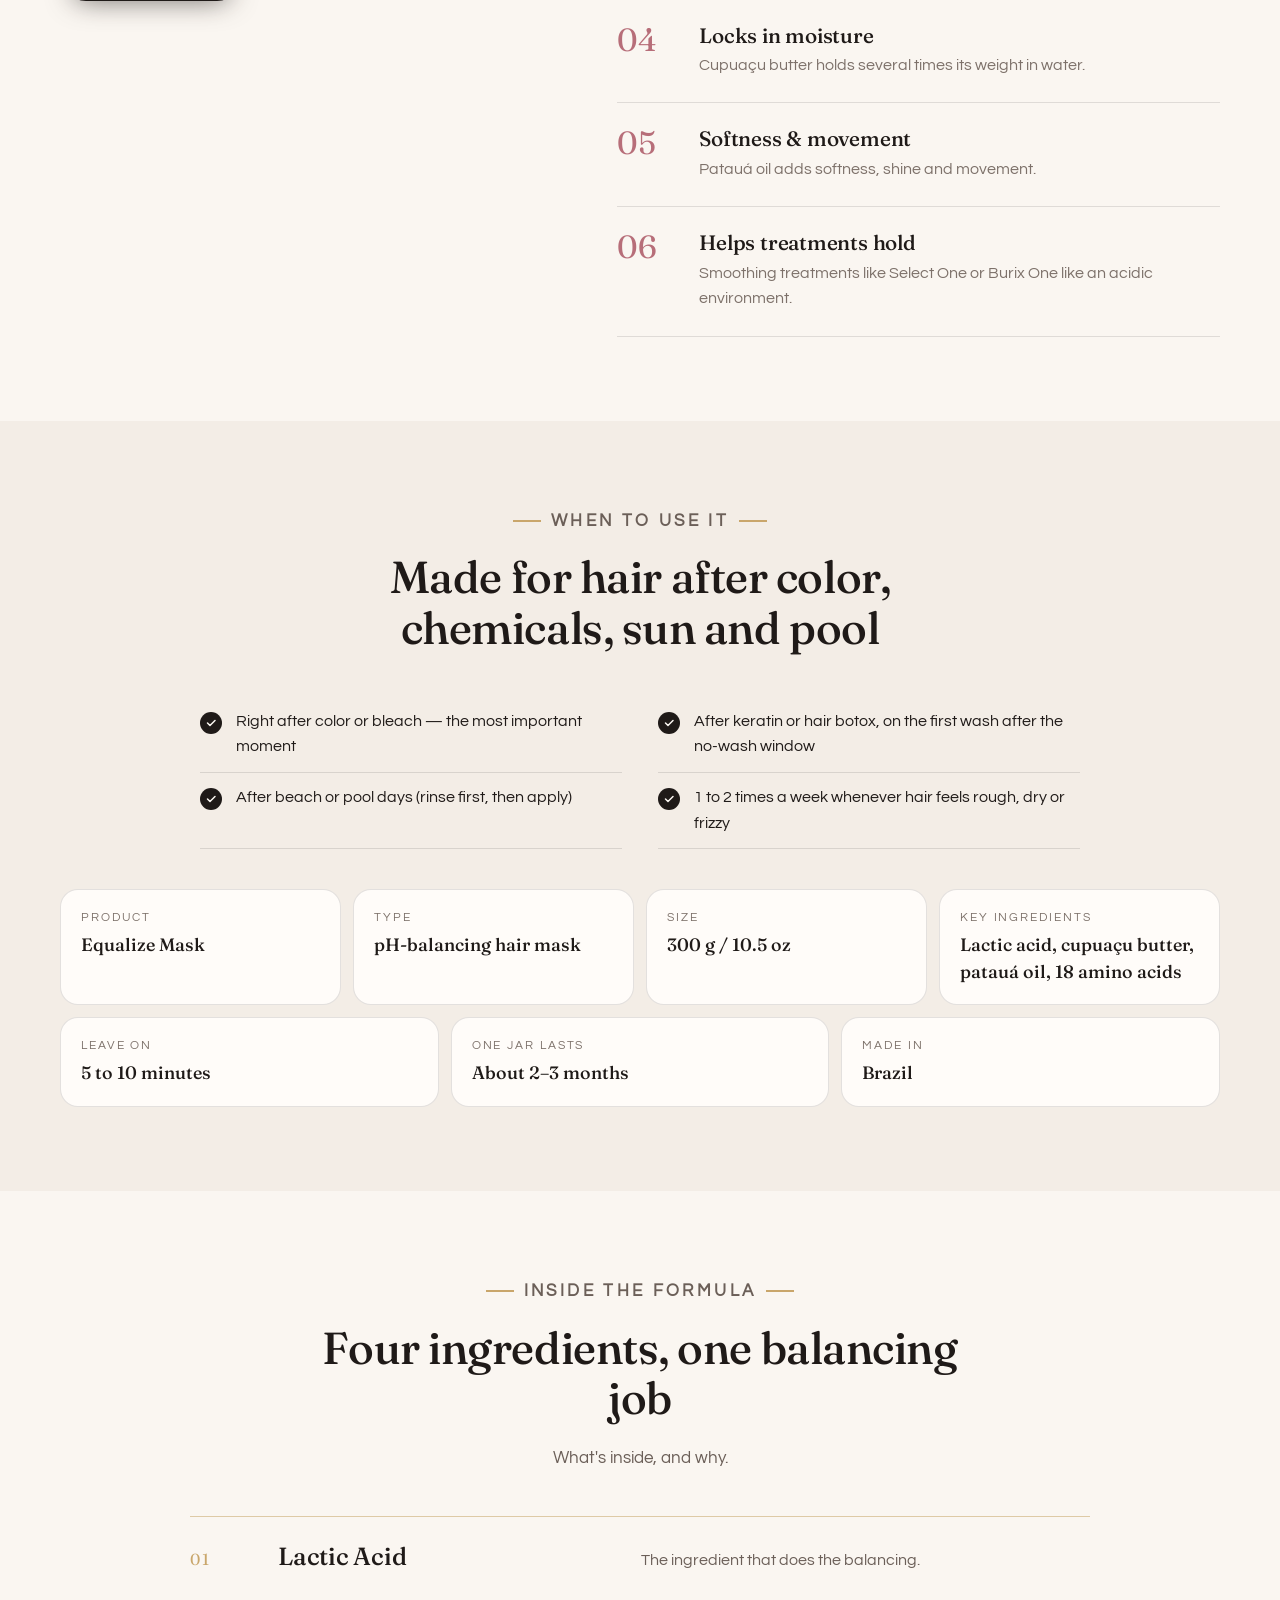
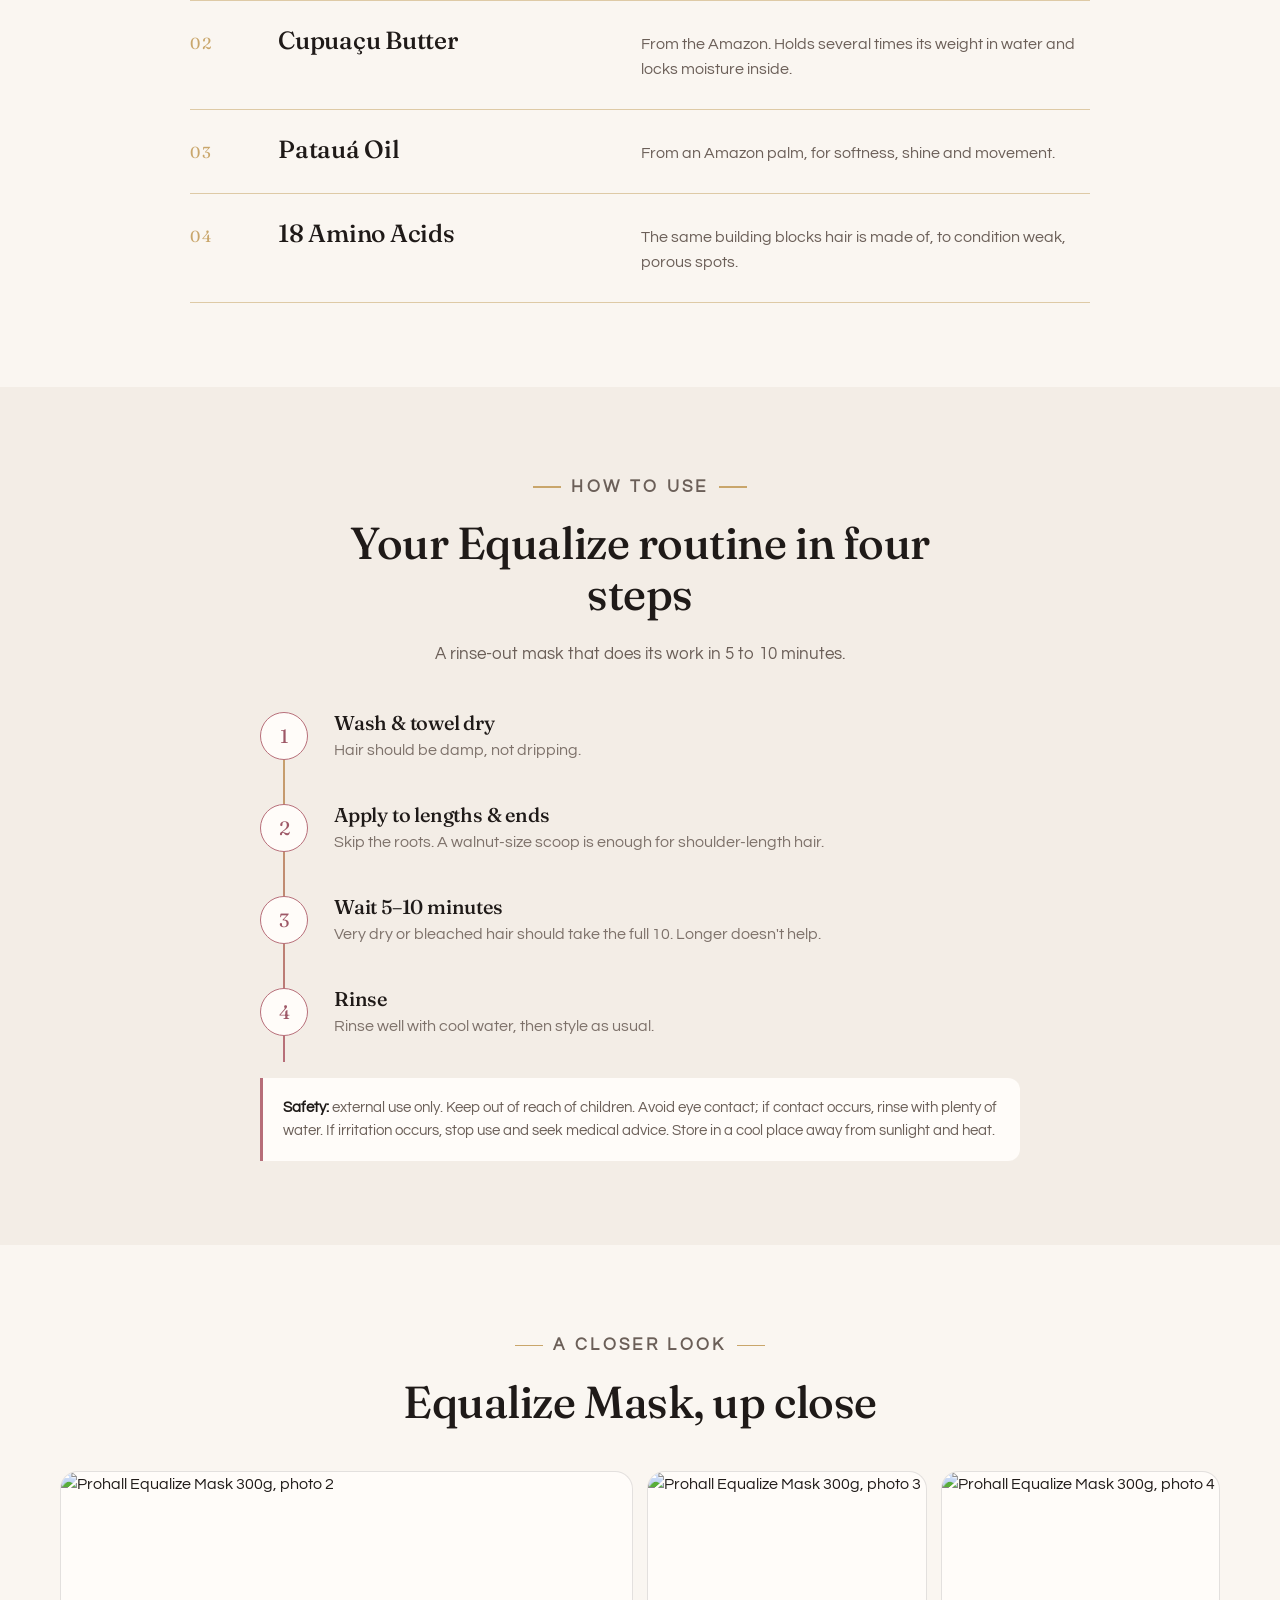
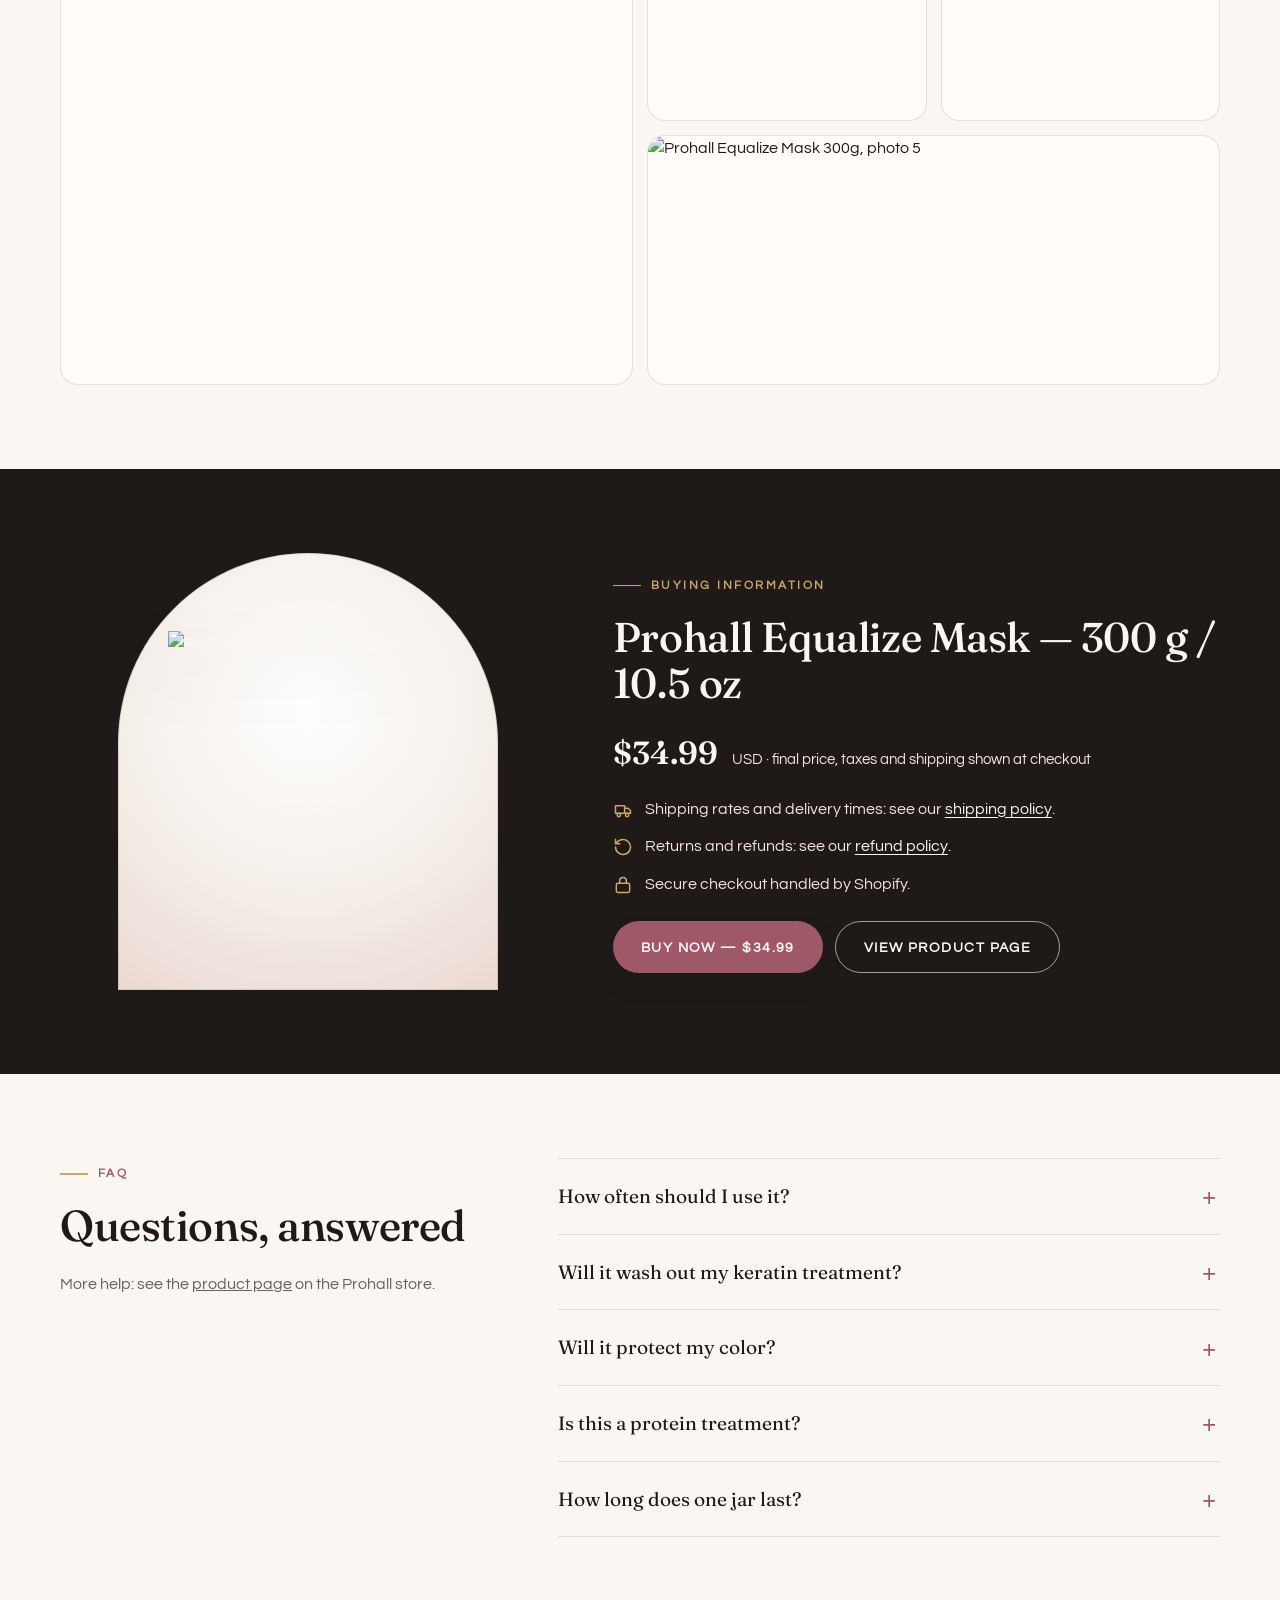
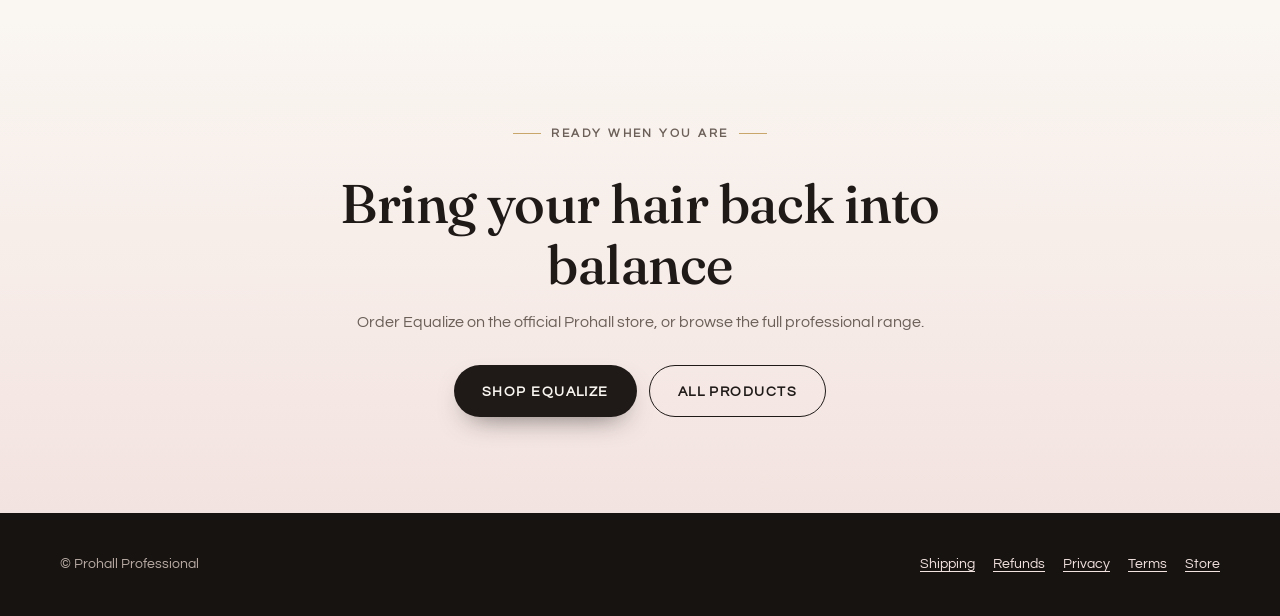
==== commit a6b9dd69: "Switch to a layout A/B test with a new editorial design for B Version B now has its own layout (cent" ====
--- a/equalize-mask/v1/b/index.html
+++ b/equalize-mask/v1/b/index.html
@@ -3,8 +3,8 @@
 <head>
   <meta charset="utf-8">
   <meta name="viewport" content="width=device-width, initial-scale=1">
-  <!-- VERSION B — headline test. Only the <title> and <h1> differ from version A. -->
-  <title>How to Use Equalize | Prohall pH-Balancing Hair Mask 300 g</title>
+  <!-- VERSION B — layout test. Same headline, copy, photos and offer as version A; only the layout differs. -->
+  <title>Meet Equalize | Prohall pH-Balancing Hair Mask 300 g</title>
   <meta name="description" content="Prohall Equalize Mask 300 g / 10.5 oz: a pH-balancing hair mask made in Brazil with lactic acid, cupuaçu butter, patauá oil and 18 amino acids. Works in 5 to 10 minutes.">
   <meta name="robots" content="noindex">
   <link rel="preconnect" href="https://fonts.googleapis.com">
@@ -12,11 +12,12 @@
   <link rel="stylesheet" href="https://fonts.googleapis.com/css2?family=Fraunces:ital,opsz,wght@0,9..144,400..700;1,9..144,400..700&family=Questrial&display=swap">
   <link rel="preload" as="image" href="https://cdn.shopify.com/s/files/1/0581/4065/5793/files/01_185fc30f-e8ef-4a7e-b5cd-40264fd09e2a.jpg?v=1792849123&width=900">
   <link rel="stylesheet" href="../assets/styles.css">
+  <link rel="stylesheet" href="../assets/styles-b.css">
 </head>
-<body>
+<body class="b">
   <a class="skip" href="#main">Skip to content</a>
 
-  <div class="announce">pH-balancing mask · 300 g · Made in Brazil</div>
+  <div class="announce b-announce">pH-balancing mask · 300 g · Made in Brazil</div>
 
   <header class="site-header">
     <div class="wrap">
@@ -33,156 +34,102 @@
   <main id="main">
 
     <!-- ============ HERO ============ -->
-    <section class="hero" aria-labelledby="hero-title">
-      <div class="wrap hero-grid">
-        <div>
-          <p class="eyebrow">Prohall Equalize Mask</p>
-          <h1 id="hero-title">How to use Equalize for smooth, sealed, shiny hair</h1>
-          <p class="hero-lede">A pH-balancing mask made in Brazil. It brings hair back to its healthy pH so the cuticle lies flat again — for smoother, shinier hair that holds color — in 5 to 10 minutes.</p>
-
-          <div class="price-row">
-            <span class="price">$34.99</span>
-            <span class="price-note">USD &middot; 300 g / 10.5 oz jar</span>
-          </div>
-
-          <div class="cta-row">
-            <a class="btn btn-primary" href="https://shop.prohall.ai/products/prohall-equalize-mask-300g-10-oz-ph-balancing-hair-mask">
-              Shop Equalize
-              <svg viewBox="0 0 24 24" fill="none" stroke="currentColor" stroke-width="2" stroke-linecap="round" stroke-linejoin="round" aria-hidden="true"><path d="M5 12h14M13 6l6 6-6 6"/></svg>
-            </a>
-            <a class="btn btn-ghost" href="#how-to-use">See how to use it</a>
-          </div>
-
-          <ul class="chips" aria-label="Product highlights"><li>pH balancing</li><li>Made in Brazil</li><li>5–10 minute mask</li><li>After color &amp; smoothing</li></ul>
-        </div>
-
-        <div class="hero-visual">
-          <div class="halo" aria-hidden="true"></div>
-          <img src="https://cdn.shopify.com/s/files/1/0581/4065/5793/files/01_185fc30f-e8ef-4a7e-b5cd-40264fd09e2a.jpg?v=1792849123&width=900"
-               width="2500" height="2500"
-               alt="Prohall Equalize Mask 300g jar">
+    <section class="b-hero" aria-labelledby="hero-title">
+      <div class="wrap">
+        <p class="eyebrow">Prohall Equalize Mask</p>
+        <h1 id="hero-title">Meet Equalize — the pH-balancing hair mask</h1>
+        <p class="hero-lede">A pH-balancing mask made in Brazil. It brings hair back to its healthy pH so the cuticle lies flat again — for smoother, shinier hair that holds color — in 5 to 10 minutes.</p>
+        <div class="price-row">
+          <span class="price">$34.99</span>
+          <span class="price-note">USD &middot; 300 g / 10.5 oz jar</span>
+        </div>
+        <div class="cta-row">
+          <a class="btn btn-primary" href="https://shop.prohall.ai/products/prohall-equalize-mask-300g-10-oz-ph-balancing-hair-mask">
+            Shop Equalize
+            <svg viewBox="0 0 24 24" fill="none" stroke="currentColor" stroke-width="2" stroke-linecap="round" stroke-linejoin="round" aria-hidden="true"><path d="M5 12h14M13 6l6 6-6 6"/></svg>
+          </a>
+          <a class="btn btn-ghost" href="#how-to-use">See how to use it</a>
+        </div>
+        <div class="b-arch">
+          <img src="https://cdn.shopify.com/s/files/1/0581/4065/5793/files/01_185fc30f-e8ef-4a7e-b5cd-40264fd09e2a.jpg?v=1792849123&width=900" width="2500" height="2500" alt="Prohall Equalize Mask 300g jar">
           <div class="float-tag t1" aria-hidden="true"><strong>pH 4.5–5.5</strong>healthy hair range</div>
           <div class="float-tag t2" aria-hidden="true"><strong>5–10 min</strong>rinse-out mask</div>
         </div>
       </div>
     </section>
+    <div class="b-strip"><ul aria-label="Product highlights"><li>pH balancing</li><li>Made in Brazil</li><li>5–10 minute mask</li><li>After color &amp; smoothing</li></ul></div>
 
     <!-- ============ BENEFITS ============ -->
     <section class="section" id="benefits" aria-labelledby="benefits-title">
-      <div class="wrap">
-        <div class="section-head center">
+      <div class="wrap b-benefits">
+        <div class="intro">
           <p class="eyebrow">Benefits</p>
           <h2 id="benefits-title">Smooth, sealed and shiny again</h2>
           <p>Color, bleach, pool water and beach days push hair above its healthy pH. Equalize brings it back down.</p>
-        </div>
-
-        <div class="benefits">
-          <article class="benefit">
-            <div class="icon"><svg viewBox="0 0 24 24" fill="none" stroke="currentColor" stroke-width="1.8" stroke-linecap="round" stroke-linejoin="round" aria-hidden="true"><path d="M12 4v16M5 20h14M6 8h12M6 8l-3 6a3 3 0 0 0 6 0zM18 8l-3 6a3 3 0 0 0 6 0z"/></svg></div>
-            <h3>Restores healthy pH</h3>
-            <p>Brings hair back to pH 4.5–5.5, where the cuticle scales lie flat.</p>
-          </article>
-          <article class="benefit">
-            <div class="icon"><svg viewBox="0 0 24 24" fill="none" stroke="currentColor" stroke-width="1.8" stroke-linecap="round" stroke-linejoin="round" aria-hidden="true"><path d="M12 3v3M12 18v3M3 12h3M18 12h3M5.6 5.6l2.1 2.1M16.3 16.3l2.1 2.1M5.6 18.4l2.1-2.1M16.3 7.7l2.1-2.1"/><circle cx="12" cy="12" r="3"/></svg></div>
-            <h3>Smoothness &amp; shine</h3>
-            <p>With the scales lying flat, hair feels smooth and shines again.</p>
-          </article>
-          <article class="benefit">
-            <div class="icon"><svg viewBox="0 0 24 24" fill="none" stroke="currentColor" stroke-width="1.8" stroke-linecap="round" stroke-linejoin="round" aria-hidden="true"><path d="M12 3a9 9 0 1 0 0 18c1.5 0 2-1 2-2s-1-1.5-1-2.5 1-1.5 2-1.5h2a4 4 0 0 0 4-4c0-4.5-4-8-9-8z"/><circle cx="7.5" cy="11" r="1"/><circle cx="10" cy="7" r="1"/><circle cx="15" cy="7" r="1"/></svg></div>
-            <h3>Helps hold color</h3>
-            <p>Seals the cuticle back down after color or bleach so color stays in.</p>
-          </article>
-          <article class="benefit">
-            <div class="icon"><svg viewBox="0 0 24 24" fill="none" stroke="currentColor" stroke-width="1.8" stroke-linecap="round" stroke-linejoin="round" aria-hidden="true"><path d="M12 3s6 6.5 6 11a6 6 0 0 1-12 0c0-4.5 6-11 6-11z"/></svg></div>
-            <h3>Locks in moisture</h3>
-            <p>Cupuaçu butter holds several times its weight in water.</p>
-          </article>
-          <article class="benefit">
-            <div class="icon"><svg viewBox="0 0 24 24" fill="none" stroke="currentColor" stroke-width="1.8" stroke-linecap="round" stroke-linejoin="round" aria-hidden="true"><path d="M20 12c0 5-8 9-8 9s-8-4-8-9a5 5 0 0 1 8-4 5 5 0 0 1 8 4z"/></svg></div>
-            <h3>Softness &amp; movement</h3>
-            <p>Patauá oil adds softness, shine and movement.</p>
-          </article>
-          <article class="benefit">
-            <div class="icon"><svg viewBox="0 0 24 24" fill="none" stroke="currentColor" stroke-width="1.8" stroke-linecap="round" stroke-linejoin="round" aria-hidden="true"><path d="M12 3l7 3v6c0 4.5-3 7.5-7 9-4-1.5-7-4.5-7-9V6z"/></svg></div>
-            <h3>Helps treatments hold</h3>
-            <p>Smoothing treatments like Select One or Burix One like an acidic environment.</p>
-          </article>
-        </div>
+          <a class="btn btn-primary" href="https://shop.prohall.ai/products/prohall-equalize-mask-300g-10-oz-ph-balancing-hair-mask">Shop Equalize</a>
+        </div>
+        <ol class="b-list">
+            <li><h3>Restores healthy pH</h3><p>Brings hair back to pH 4.5–5.5, where the cuticle scales lie flat.</p></li>
+            <li><h3>Smoothness &amp; shine</h3><p>With the scales lying flat, hair feels smooth and shines again.</p></li>
+            <li><h3>Helps hold color</h3><p>Seals the cuticle back down after color or bleach so color stays in.</p></li>
+            <li><h3>Locks in moisture</h3><p>Cupuaçu butter holds several times its weight in water.</p></li>
+            <li><h3>Softness &amp; movement</h3><p>Patauá oil adds softness, shine and movement.</p></li>
+            <li><h3>Helps treatments hold</h3><p>Smoothing treatments like Select One or Burix One like an acidic environment.</p></li>
+        </ol>
       </div>
     </section>
 
     <!-- ============ WHO IT'S FOR + SPEC ============ -->
     <section class="section section-alt" id="details" aria-labelledby="details-title">
-      <div class="wrap split">
-        <div>
+      <div class="wrap b-who">
+        <div class="section-head center">
           <p class="eyebrow">When to use it</p>
           <h2 id="details-title">Made for hair after color, chemicals, sun and pool</h2>
-          <ul class="ticks">
-            <li>Right after color or bleach — the most important moment</li>
-            <li>After keratin or hair botox, on the first wash after the no-wash window</li>
-            <li>After beach or pool days (rinse first, then apply)</li>
-            <li>1 to 2 times a week whenever hair feels rough, dry or frizzy</li>
-          </ul>
-          <a class="btn btn-primary" href="https://shop.prohall.ai/products/prohall-equalize-mask-300g-10-oz-ph-balancing-hair-mask">Shop Equalize</a>
-        </div>
-
-        <aside class="spec" aria-label="Product details">
-          <h3>Product details</h3>
-          <dl>
-            <dt>Product</dt><dd>Equalize Mask</dd>
-            <dt>Type</dt><dd>pH-balancing hair mask</dd>
-            <dt>Size</dt><dd>300 g / 10.5 oz</dd>
-            <dt>Key ingredients</dt><dd>Lactic acid, cupuaçu butter, patauá oil, 18 amino acids</dd>
-            <dt>Leave on</dt><dd>5 to 10 minutes</dd>
-            <dt>One jar lasts</dt><dd>About 2–3 months</dd>
-            <dt>Made in</dt><dd>Brazil</dd>
-          </dl>
-        </aside>
+        </div>
+        <ul class="ticks">
+          <li>Right after color or bleach — the most important moment</li>
+          <li>After keratin or hair botox, on the first wash after the no-wash window</li>
+          <li>After beach or pool days (rinse first, then apply)</li>
+          <li>1 to 2 times a week whenever hair feels rough, dry or frizzy</li>
+        </ul>
+        <div class="b-tiles" aria-label="Product details">
+          <div class="b-tile"><span>Product</span><strong>Equalize Mask</strong></div>
+          <div class="b-tile"><span>Type</span><strong>pH-balancing hair mask</strong></div>
+          <div class="b-tile"><span>Size</span><strong>300 g / 10.5 oz</strong></div>
+          <div class="b-tile"><span>Key ingredients</span><strong>Lactic acid, cupuaçu butter, patauá oil, 18 amino acids</strong></div>
+          <div class="b-tile"><span>Leave on</span><strong>5 to 10 minutes</strong></div>
+          <div class="b-tile"><span>One jar lasts</span><strong>About 2–3 months</strong></div>
+          <div class="b-tile"><span>Made in</span><strong>Brazil</strong></div>
+        </div>
       </div>
     </section>
 
     <!-- ============ FORMULA / KIT ============ -->
-    <section class="section section-dark" id="formula" aria-labelledby="formula-title">
+    <section class="section" id="formula" aria-labelledby="formula-title">
       <div class="wrap">
         <div class="section-head center">
           <p class="eyebrow">Inside the formula</p>
           <h2 id="formula-title">Four ingredients, one balancing job</h2>
           <p>What&#x27;s inside, and why.</p>
         </div>
-        <div class="ingredients cols-4">
-          <article class="ingredient">
-            <span class="num">01</span>
-            <h3>Lactic Acid</h3>
-            <p>The ingredient that does the balancing.</p>
-          </article>
-          <article class="ingredient">
-            <span class="num">02</span>
-            <h3>Cupuaçu Butter</h3>
-            <p>From the Amazon. Holds several times its weight in water and locks moisture inside.</p>
-          </article>
-          <article class="ingredient">
-            <span class="num">03</span>
-            <h3>Patauá Oil</h3>
-            <p>From an Amazon palm, for softness, shine and movement.</p>
-          </article>
-          <article class="ingredient">
-            <span class="num">04</span>
-            <h3>18 Amino Acids</h3>
-            <p>The same building blocks hair is made of, to condition weak, porous spots.</p>
-          </article>
+        <div class="b-menu">
+          <article><span class="num">01</span><h3>Lactic Acid</h3><p>The ingredient that does the balancing.</p></article>
+          <article><span class="num">02</span><h3>Cupuaçu Butter</h3><p>From the Amazon. Holds several times its weight in water and locks moisture inside.</p></article>
+          <article><span class="num">03</span><h3>Patauá Oil</h3><p>From an Amazon palm, for softness, shine and movement.</p></article>
+          <article><span class="num">04</span><h3>18 Amino Acids</h3><p>The same building blocks hair is made of, to condition weak, porous spots.</p></article>
         </div>
       </div>
     </section>
 
     <!-- ============ HOW TO USE ============ -->
-    <section class="section" id="how-to-use" aria-labelledby="howto-title">
+    <section class="section section-alt" id="how-to-use" aria-labelledby="howto-title">
       <div class="wrap">
         <div class="section-head center">
           <p class="eyebrow">How to use</p>
           <h2 id="howto-title">Your Equalize routine in four steps</h2>
           <p>A rinse-out mask that does its work in 5 to 10 minutes.</p>
         </div>
-        <ol class="steps cols-4">
+        <ol class="b-timeline">
           <li><h3>Wash &amp; towel dry</h3><p>Hair should be damp, not dripping.</p></li>
           <li><h3>Apply to lengths &amp; ends</h3><p>Skip the roots. A walnut-size scoop is enough for shoulder-length hair.</p></li>
           <li><h3>Wait 5–10 minutes</h3><p>Very dry or bleached hair should take the full 10. Longer doesn&#x27;t help.</p></li>
@@ -195,100 +142,97 @@
     </section>
 
     <!-- ============ GALLERY ============ -->
-    <section class="section section-alt" id="gallery" aria-labelledby="gallery-title">
+    <section class="section" id="gallery" aria-labelledby="gallery-title">
       <div class="wrap">
         <div class="section-head center">
           <p class="eyebrow">A closer look</p>
           <h2 id="gallery-title">Equalize Mask, up close</h2>
         </div>
-        <div class="gallery">
-          <figure><img src="https://cdn.shopify.com/s/files/1/0581/4065/5793/files/02_0eba5f5b-bda1-4e13-978a-201cbb53141e.jpg?v=1792849123&width=700" width="700" height="700" loading="lazy" alt="Prohall Equalize Mask 300g, photo 2"></figure>
-          <figure><img src="https://cdn.shopify.com/s/files/1/0581/4065/5793/files/03_cfe3cb02-ce94-4ea5-8ca8-ff230dd473f2.jpg?v=1792849122&width=700" width="700" height="700" loading="lazy" alt="Prohall Equalize Mask 300g, photo 3"></figure>
-          <figure><img src="https://cdn.shopify.com/s/files/1/0581/4065/5793/files/04_1d74e67d-1e90-4df0-9e0e-0931768846bc.jpg?v=1792849122&width=700" width="700" height="700" loading="lazy" alt="Prohall Equalize Mask 300g, photo 4"></figure>
-          <figure><img src="https://cdn.shopify.com/s/files/1/0581/4065/5793/files/05_a3734a3f-4cf4-467c-9b95-8426f9e4adb8.jpg?v=1792849123&width=700" width="700" height="700" loading="lazy" alt="Prohall Equalize Mask 300g, photo 5"></figure>
+        <div class="b-gallery">
+          <figure><img src="https://cdn.shopify.com/s/files/1/0581/4065/5793/files/02_0eba5f5b-bda1-4e13-978a-201cbb53141e.jpg?v=1792849123&width=900" width="700" height="700" loading="lazy" alt="Prohall Equalize Mask 300g, photo 2"></figure>
+          <figure><img src="https://cdn.shopify.com/s/files/1/0581/4065/5793/files/03_cfe3cb02-ce94-4ea5-8ca8-ff230dd473f2.jpg?v=1792849122&width=600" width="700" height="700" loading="lazy" alt="Prohall Equalize Mask 300g, photo 3"></figure>
+          <figure><img src="https://cdn.shopify.com/s/files/1/0581/4065/5793/files/04_1d74e67d-1e90-4df0-9e0e-0931768846bc.jpg?v=1792849122&width=600" width="700" height="700" loading="lazy" alt="Prohall Equalize Mask 300g, photo 4"></figure>
+          <figure><img src="https://cdn.shopify.com/s/files/1/0581/4065/5793/files/05_a3734a3f-4cf4-467c-9b95-8426f9e4adb8.jpg?v=1792849123&width=600" width="700" height="700" loading="lazy" alt="Prohall Equalize Mask 300g, photo 5"></figure>
         </div>
       </div>
     </section>
 
     <!-- ============ BUYING INFORMATION ============ -->
-    <section class="section" id="buy" aria-labelledby="buy-title">
-      <div class="wrap">
-        <div class="buy-card">
-          <div class="pack">
-            <img src="https://cdn.shopify.com/s/files/1/0581/4065/5793/files/01_185fc30f-e8ef-4a7e-b5cd-40264fd09e2a.jpg?v=1792849123&width=600"
-                 width="2500" height="2500" loading="lazy"
-                 alt="Prohall Equalize Mask 300g jar">
-          </div>
-          <div>
-            <p class="eyebrow">Buying information</p>
-            <h2 id="buy-title">Prohall Equalize Mask — 300 g / 10.5 oz</h2>
-            <div class="price-row" style="margin:6px 0 4px">
+    <section class="b-buy" id="buy" aria-labelledby="buy-title">
+      <div class="wrap">
+        <div class="b-arch">
+          <img src="https://cdn.shopify.com/s/files/1/0581/4065/5793/files/01_185fc30f-e8ef-4a7e-b5cd-40264fd09e2a.jpg?v=1792849123&width=600" width="2500" height="2500" loading="lazy" alt="Prohall Equalize Mask 300g jar">
+        </div>
+        <div>
+          <p class="eyebrow">Buying information</p>
+          <h2 id="buy-title">Prohall Equalize Mask — 300 g / 10.5 oz</h2>
+          <div class="price-row" style="margin:6px 0 4px">
               <span class="price">$34.99</span>
               <span class="price-note">USD &middot; final price, taxes and shipping shown at checkout</span>
             </div>
-            <ul class="info-list">
-              <li>
-                <svg viewBox="0 0 24 24" fill="none" stroke="currentColor" stroke-width="1.8" stroke-linecap="round" stroke-linejoin="round" aria-hidden="true"><path d="M3 7h11v9H3zM14 10h4l3 3v3h-7"/><circle cx="7" cy="18" r="2"/><circle cx="17" cy="18" r="2"/></svg>
-                <span>Shipping rates and delivery times: see our <a href="https://shop.prohall.ai/policies/shipping-policy">shipping policy</a>.</span>
-              </li>
-              <li>
-                <svg viewBox="0 0 24 24" fill="none" stroke="currentColor" stroke-width="1.8" stroke-linecap="round" stroke-linejoin="round" aria-hidden="true"><path d="M3 12a9 9 0 1 0 3-6.7L3 8M3 3v5h5"/></svg>
-                <span>Returns and refunds: see our <a href="https://shop.prohall.ai/policies/refund-policy">refund policy</a>.</span>
-              </li>
-              <li>
-                <svg viewBox="0 0 24 24" fill="none" stroke="currentColor" stroke-width="1.8" stroke-linecap="round" stroke-linejoin="round" aria-hidden="true"><rect x="4" y="10" width="16" height="11" rx="2"/><path d="M8 10V7a4 4 0 0 1 8 0v3"/></svg>
-                <span>Secure checkout handled by Shopify.</span>
-              </li>
-            </ul>
-            <div class="cta-row">
-              <a class="btn btn-primary" href="https://shop.prohall.ai/cart/48091208482993:1">Buy now &mdash; $34.99</a>
+          <ul class="info-list">
+            <li>
+              <svg viewBox="0 0 24 24" fill="none" stroke="currentColor" stroke-width="1.8" stroke-linecap="round" stroke-linejoin="round" aria-hidden="true"><path d="M3 7h11v9H3zM14 10h4l3 3v3h-7"/><circle cx="7" cy="18" r="2"/><circle cx="17" cy="18" r="2"/></svg>
+              <span>Shipping rates and delivery times: see our <a href="https://shop.prohall.ai/policies/shipping-policy">shipping policy</a>.</span>
+            </li>
+            <li>
+              <svg viewBox="0 0 24 24" fill="none" stroke="currentColor" stroke-width="1.8" stroke-linecap="round" stroke-linejoin="round" aria-hidden="true"><path d="M3 12a9 9 0 1 0 3-6.7L3 8M3 3v5h5"/></svg>
+              <span>Returns and refunds: see our <a href="https://shop.prohall.ai/policies/refund-policy">refund policy</a>.</span>
+            </li>
+            <li>
+              <svg viewBox="0 0 24 24" fill="none" stroke="currentColor" stroke-width="1.8" stroke-linecap="round" stroke-linejoin="round" aria-hidden="true"><rect x="4" y="10" width="16" height="11" rx="2"/><path d="M8 10V7a4 4 0 0 1 8 0v3"/></svg>
+              <span>Secure checkout handled by Shopify.</span>
+            </li>
+          </ul>
+          <div class="cta-row">
+            <a class="btn btn-primary" href="https://shop.prohall.ai/cart/48091208482993:1">Buy now &mdash; $34.99</a>
               <a class="btn btn-ghost" href="https://shop.prohall.ai/products/prohall-equalize-mask-300g-10-oz-ph-balancing-hair-mask">View product page</a>
-            </div>
           </div>
         </div>
       </div>
     </section>
 
     <!-- ============ FAQ ============ -->
-    <section class="section section-alt" id="faq" aria-labelledby="faq-title">
-      <div class="wrap">
-        <div class="section-head center">
+    <section class="section" id="faq" aria-labelledby="faq-title">
+      <div class="wrap b-faq">
+        <div>
           <p class="eyebrow">FAQ</p>
           <h2 id="faq-title">Questions, answered</h2>
+          <p style="color:var(--cocoa)">More help: see the <a href="https://shop.prohall.ai/products/prohall-equalize-mask-300g-10-oz-ph-balancing-hair-mask">product page</a> on the Prohall store.</p>
         </div>
         <div class="faq">
-          <details>
-            <summary>How often should I use it?</summary>
-            <p>1 to 2 times a week, and always after color or bleach.</p>
-          </details>
-          <details>
-            <summary>Will it wash out my keratin treatment?</summary>
-            <p>No. Smoothing treatments like an acidic environment, so Equalize helps the treatment hold.</p>
-          </details>
-          <details>
-            <summary>Will it protect my color?</summary>
-            <p>Sealed hair holds color in; open hair lets it leak out. Equalize seals the cuticle back down.</p>
-          </details>
-          <details>
-            <summary>Is this a protein treatment?</summary>
-            <p>No, it is a balancing treatment — a different job. Rotate it with your other masks: hydration one wash, protein another, Equalize after any chemical service.</p>
-          </details>
-          <details>
-            <summary>How long does one jar last?</summary>
-            <p>About 2 to 3 months, used 1 to 2 times a week on medium to long hair.</p>
-          </details>
+            <details>
+              <summary>How often should I use it?</summary>
+              <p>1 to 2 times a week, and always after color or bleach.</p>
+            </details>
+            <details>
+              <summary>Will it wash out my keratin treatment?</summary>
+              <p>No. Smoothing treatments like an acidic environment, so Equalize helps the treatment hold.</p>
+            </details>
+            <details>
+              <summary>Will it protect my color?</summary>
+              <p>Sealed hair holds color in; open hair lets it leak out. Equalize seals the cuticle back down.</p>
+            </details>
+            <details>
+              <summary>Is this a protein treatment?</summary>
+              <p>No, it is a balancing treatment — a different job. Rotate it with your other masks: hydration one wash, protein another, Equalize after any chemical service.</p>
+            </details>
+            <details>
+              <summary>How long does one jar last?</summary>
+              <p>About 2 to 3 months, used 1 to 2 times a week on medium to long hair.</p>
+            </details>
         </div>
       </div>
     </section>
 
     <!-- ============ FINAL ACTION ============ -->
-    <section class="final" aria-labelledby="final-title">
+    <section class="b-final" aria-labelledby="final-title">
       <div class="wrap">
         <p class="eyebrow">Ready when you are</p>
         <h2 id="final-title">Bring your hair back into balance</h2>
         <p>Order Equalize on the official Prohall store, or browse the full professional range.</p>
         <div class="cta-row">
-          <a class="btn btn-gold" href="https://shop.prohall.ai/products/prohall-equalize-mask-300g-10-oz-ph-balancing-hair-mask">Shop Equalize</a>
+          <a class="btn btn-primary" href="https://shop.prohall.ai/products/prohall-equalize-mask-300g-10-oz-ph-balancing-hair-mask">Shop Equalize</a>
           <a class="btn btn-ghost" href="https://shop.prohall.ai/collections/all">All products</a>
         </div>
       </div>
--- a/equalize-mask/v1/assets/styles-b.css
+++ b/equalize-mask/v1/assets/styles-b.css
@@ -0,0 +1,115 @@
+/* Version B — editorial layout. Loaded after styles.css, so it reuses the same
+   store tokens (colors, fonts, radius) and only changes layout. */
+
+.b-announce { background: var(--sand); color: var(--espresso); }
+.b .site-header { background: rgba(250, 246, 241, .95); }
+
+/* ---------- Hero: centered, arched photo ---------- */
+.b-hero { text-align: center; padding: 64px 0 0; background: linear-gradient(180deg, var(--sand) 0%, var(--ivory) 78%); overflow: hidden; }
+.b-hero .eyebrow { justify-content: center; }
+.b-hero .eyebrow::after { content: ""; width: 28px; height: 1.5px; background: var(--champagne); }
+.b-hero h1 { font-size: clamp(2.3rem, 5.6vw, 4.4rem); max-width: 17ch; margin: 0 auto 18px; }
+.b-hero .hero-lede { margin: 0 auto; max-width: 40em; }
+.b-hero .price-row { justify-content: center; margin: 24px 0 20px; }
+.b-hero .cta-row { justify-content: center; }
+.b-arch { position: relative; width: min(440px, 86%); margin: 48px auto 0; aspect-ratio: 4 / 4.6; border-radius: 999px 999px 0 0; background: radial-gradient(circle at 50% 35%, #fff 0%, var(--cream) 60%, #ead8d2 100%); display: grid; place-items: center; box-shadow: inset 0 0 0 1px var(--line); }
+.b-arch img { width: 74%; max-height: 82%; object-fit: contain; filter: drop-shadow(0 26px 34px rgba(31, 26, 24, .22)); }
+.b-arch .float-tag { bottom: 14%; top: auto; }
+.b-arch .float-tag.t1 { left: -14%; bottom: 46%; }
+.b-arch .float-tag.t2 { right: -14%; }
+@media (max-width: 640px) {
+  .b-hero { padding-top: 40px; }
+  .b-hero h1 { font-size: clamp(2rem, 8.6vw, 2.6rem); }
+  .b-hero .cta-row .btn { flex: 1 1 100%; }
+  .b-arch { width: 72%; margin-top: 32px; }
+  .b-arch .float-tag.t1 { left: -18%; }
+  .b-arch .float-tag.t2 { right: -18%; }
+}
+
+/* Highlights bar under the hero */
+.b-strip { background: var(--espresso); color: var(--sand); }
+.b-strip ul { list-style: none; margin: 0 auto; padding: 18px 20px; max-width: var(--wrap); display: flex; flex-wrap: wrap; justify-content: center; gap: 10px 34px; font-size: .82rem; letter-spacing: .16em; text-transform: uppercase; }
+.b-strip li { display: inline-flex; align-items: center; gap: 12px; }
+.b-strip li::before { content: ""; width: 6px; height: 6px; border-radius: 50%; background: var(--champagne); }
+
+/* ---------- Benefits: sticky intro + numbered list ---------- */
+.b-benefits { display: grid; grid-template-columns: .9fr 1.1fr; gap: 64px; align-items: start; }
+.b-benefits .intro { position: sticky; top: 96px; }
+.b-benefits .intro h2 { font-size: clamp(1.9rem, 3.8vw, 2.9rem); }
+.b-benefits .intro p { color: var(--cocoa); font-size: 1.05rem; margin-bottom: 26px; }
+.b-list { list-style: none; margin: 0; padding: 0; counter-reset: b; }
+.b-list li { counter-increment: b; display: grid; grid-template-columns: 64px 1fr; gap: 6px 18px; padding: 24px 0; border-top: 1px solid var(--line); }
+.b-list li:last-child { border-bottom: 1px solid var(--line); }
+.b-list li::before { content: counter(b, decimal-leading-zero); grid-row: span 2; font-family: var(--serif); font-size: 2rem; line-height: 1; color: var(--gold); }
+.b-list h3 { font-size: 1.3rem; margin: 0; }
+.b-list p { margin: 0; color: var(--muted); }
+@media (max-width: 880px) { .b-benefits { grid-template-columns: 1fr; gap: 28px; } .b-benefits .intro { position: static; } }
+
+/* ---------- Who + spec tiles ---------- */
+.b-who { text-align: center; }
+.b-who .ticks { display: grid; grid-template-columns: 1fr 1fr; gap: 0 36px; text-align: left; max-width: 880px; margin: 0 auto 40px; }
+@media (max-width: 700px) { .b-who .ticks { grid-template-columns: 1fr; } }
+.b-tiles { display: flex; flex-wrap: wrap; gap: 12px; text-align: left; }
+.b-tile { flex: 1 1 250px; background: var(--white); border: 1px solid var(--line); border-radius: var(--radius); padding: 18px 20px; }
+.b-tile span { display: block; font-size: .74rem; letter-spacing: .16em; text-transform: uppercase; color: var(--muted); margin-bottom: 6px; }
+.b-tile strong { font-family: var(--serif); font-weight: 500; font-size: 1.12rem; line-height: 1.3; }
+
+/* ---------- Formula: menu-style rows on light ---------- */
+.b-menu { max-width: 900px; margin: 0 auto; border-top: 1px solid var(--line-gold, rgba(201, 166, 107, .55)); }
+.b-menu article { display: grid; grid-template-columns: 70px 1fr 1.3fr; gap: 18px; align-items: baseline; padding: 26px 0; border-bottom: 1px solid rgba(201, 166, 107, .55); }
+.b-menu .num { font-family: var(--serif); color: var(--champagne); letter-spacing: .1em; }
+.b-menu h3 { font-size: 1.55rem; margin: 0; }
+.b-menu p { margin: 0; color: var(--cocoa); }
+.b-menu .size { display: block; margin-top: 6px; font-size: .76rem; letter-spacing: .14em; text-transform: uppercase; color: var(--gold-deep); }
+.b-foot { text-align: center; color: var(--cocoa); margin: 26px auto 0; max-width: 46em; }
+@media (max-width: 700px) { .b-menu article { grid-template-columns: 44px 1fr; } .b-menu p { grid-column: 2; } }
+
+/* ---------- How to use: vertical timeline ---------- */
+.b-timeline { list-style: none; margin: 0 auto; padding: 0; max-width: 760px; counter-reset: t; position: relative; }
+.b-timeline::before { content: ""; position: absolute; left: 23px; top: 8px; bottom: 8px; width: 1.5px; background: linear-gradient(var(--champagne), var(--gold)); }
+.b-timeline li { counter-increment: t; position: relative; padding: 0 0 30px 74px; }
+.b-timeline li::before { content: counter(t); position: absolute; left: 0; top: 0; width: 48px; height: 48px; border-radius: 50%; display: grid; place-items: center; background: var(--white); border: 1.5px solid var(--gold); font-family: var(--serif); font-size: 1.2rem; color: var(--gold-deep); }
+.b-timeline h3 { font-size: 1.25rem; margin: 10px 0 4px; }
+.b-timeline p { margin: 0; color: var(--muted); }
+.b .note { max-width: 760px; margin: 8px auto 0; }
+
+/* ---------- Gallery: feature + grid (fixed row heights, no holes) ---------- */
+.b-gallery { display: grid; grid-template-columns: repeat(4, 1fr); grid-auto-rows: 250px; gap: 14px; }
+.b-gallery figure { margin: 0; border-radius: var(--radius); overflow: hidden; background: var(--white); border: 1px solid var(--line); }
+.b-gallery figure:first-child { grid-column: span 2; grid-row: span 2; }
+.b-gallery figure:nth-child(4):last-child { grid-column: span 2; }
+.b-gallery img { width: 100%; height: 100%; object-fit: cover; }
+.b-gallery figure:nth-child(4):last-child img { object-fit: contain; }
+@media (max-width: 760px) { .b-gallery { grid-template-columns: 1fr 1fr; grid-auto-rows: 160px; } }
+
+/* ---------- Buy: dark band ---------- */
+.b-buy { background: var(--espresso); color: var(--ivory); padding: 84px 0; }
+.b-buy .wrap { display: grid; grid-template-columns: .9fr 1.1fr; gap: 56px; align-items: center; }
+.b-buy .b-arch { margin: 0 auto; width: min(380px, 100%); }
+.b-buy h2 { font-size: clamp(1.8rem, 3.4vw, 2.6rem); color: var(--ivory); }
+.b-buy .eyebrow { color: var(--champagne); }
+.b-buy .price-note, .b-buy .info-list li { color: var(--sand); }
+.b-buy .info-list a { color: var(--ivory); }
+.b-buy .info-list svg { color: var(--champagne); }
+.b-buy .btn-primary { background: var(--gold-deep); }
+.b-buy .btn-primary:hover { background: #874a57; }
+.b-buy .btn-ghost { color: var(--ivory); border-color: rgba(250, 246, 241, .6); }
+.b-buy .btn-ghost:hover { background: var(--ivory); color: var(--espresso); }
+.b-buy .size-card { color: var(--espresso); }
+@media (max-width: 880px) { .b-buy .wrap { grid-template-columns: 1fr; gap: 28px; } .b-buy .b-arch { width: 62%; } .b-buy .cta-row .btn { flex: 1 1 100%; } }
+
+/* ---------- FAQ: split ---------- */
+.b-faq { display: grid; grid-template-columns: .8fr 1.2fr; gap: 56px; align-items: start; }
+.b-faq h2 { font-size: clamp(1.9rem, 3.6vw, 2.7rem); }
+.b-faq .faq { max-width: none; margin: 0; }
+.b-faq .faq details:first-child { border-top: 1px solid var(--line); }
+@media (max-width: 880px) { .b-faq { grid-template-columns: 1fr; gap: 16px; } }
+
+/* ---------- Final: blush ---------- */
+.b-final { background: linear-gradient(180deg, var(--ivory), var(--sand)); text-align: center; padding: 96px 0; }
+.b-final .eyebrow { justify-content: center; }
+.b-final .eyebrow::after { content: ""; width: 28px; height: 1.5px; background: var(--champagne); }
+.b-final h2 { font-size: clamp(2rem, 4.6vw, 3.4rem); max-width: 18ch; margin: 0 auto 14px; }
+.b-final p { color: var(--cocoa); max-width: 36em; margin: 0 auto 30px; }
+.b-final .cta-row { justify-content: center; }
+@media (max-width: 560px) { .b-final .cta-row .btn { flex: 1 1 100%; } }
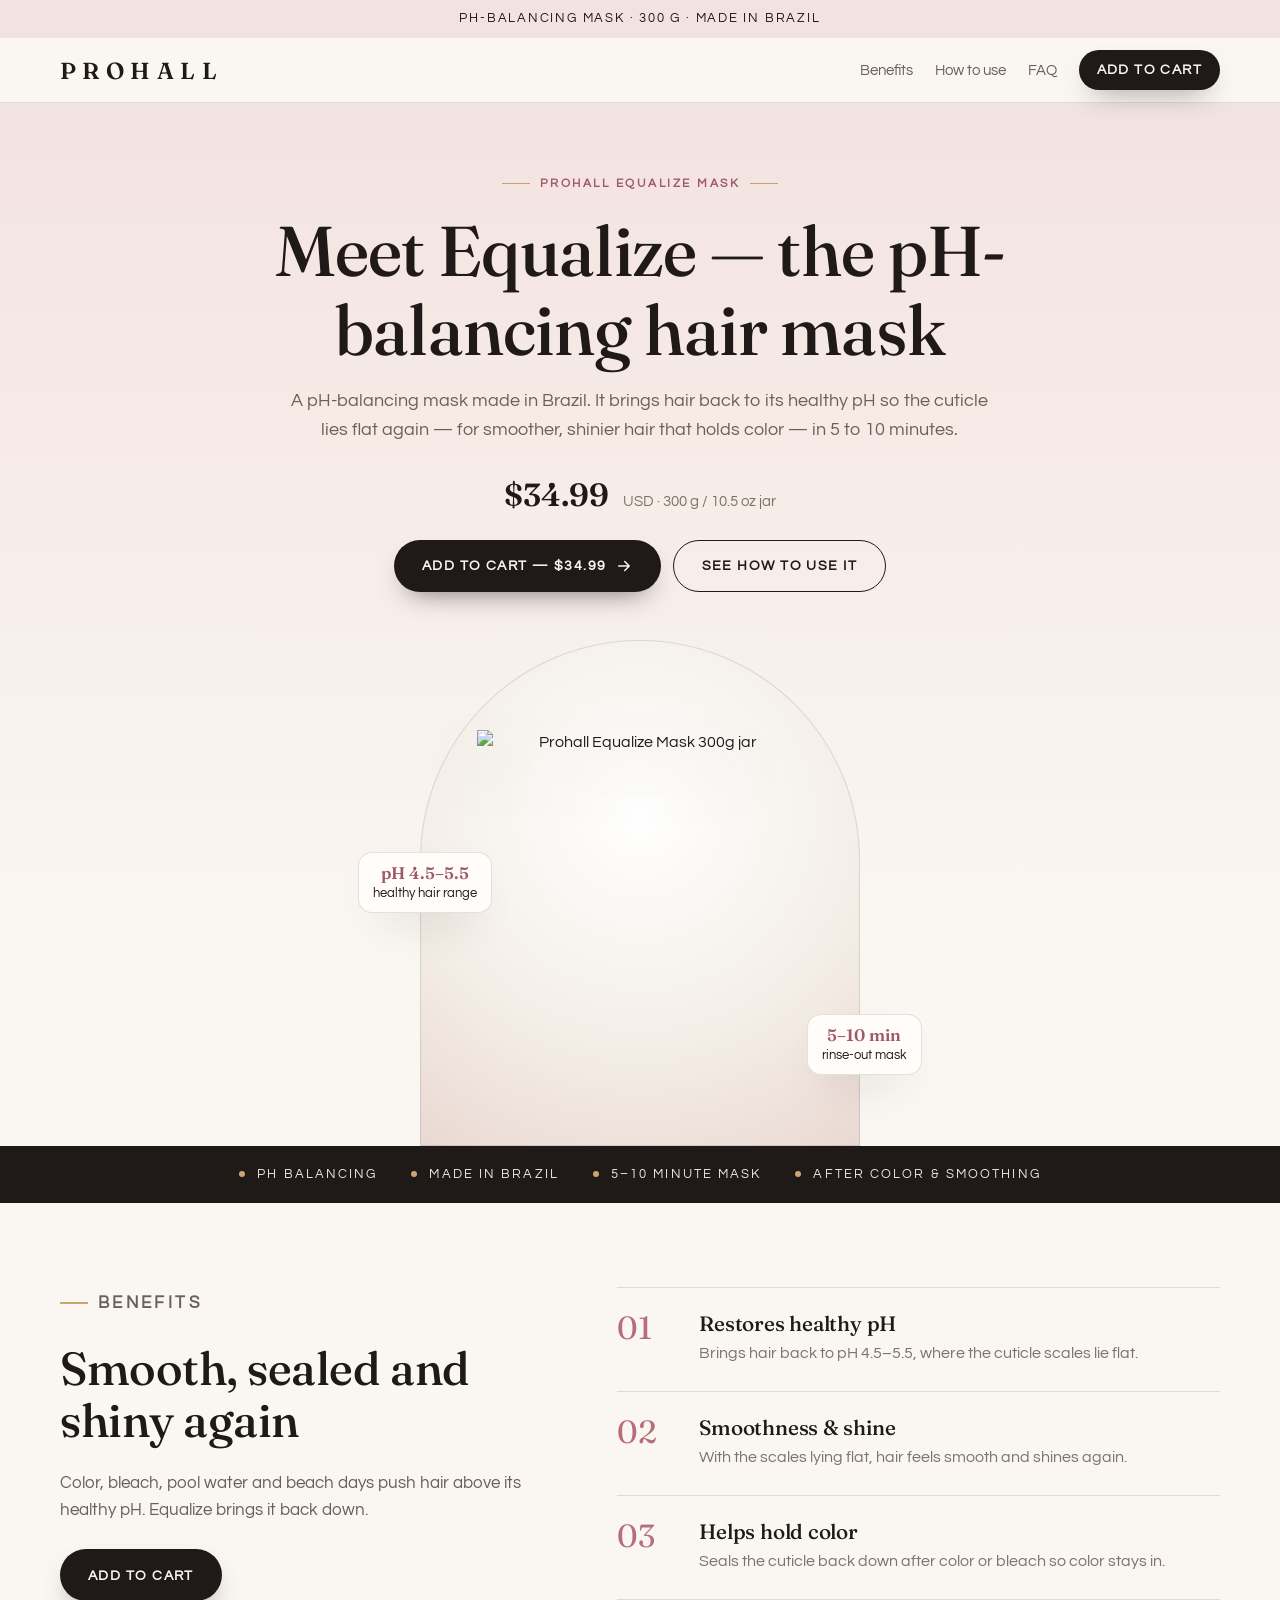
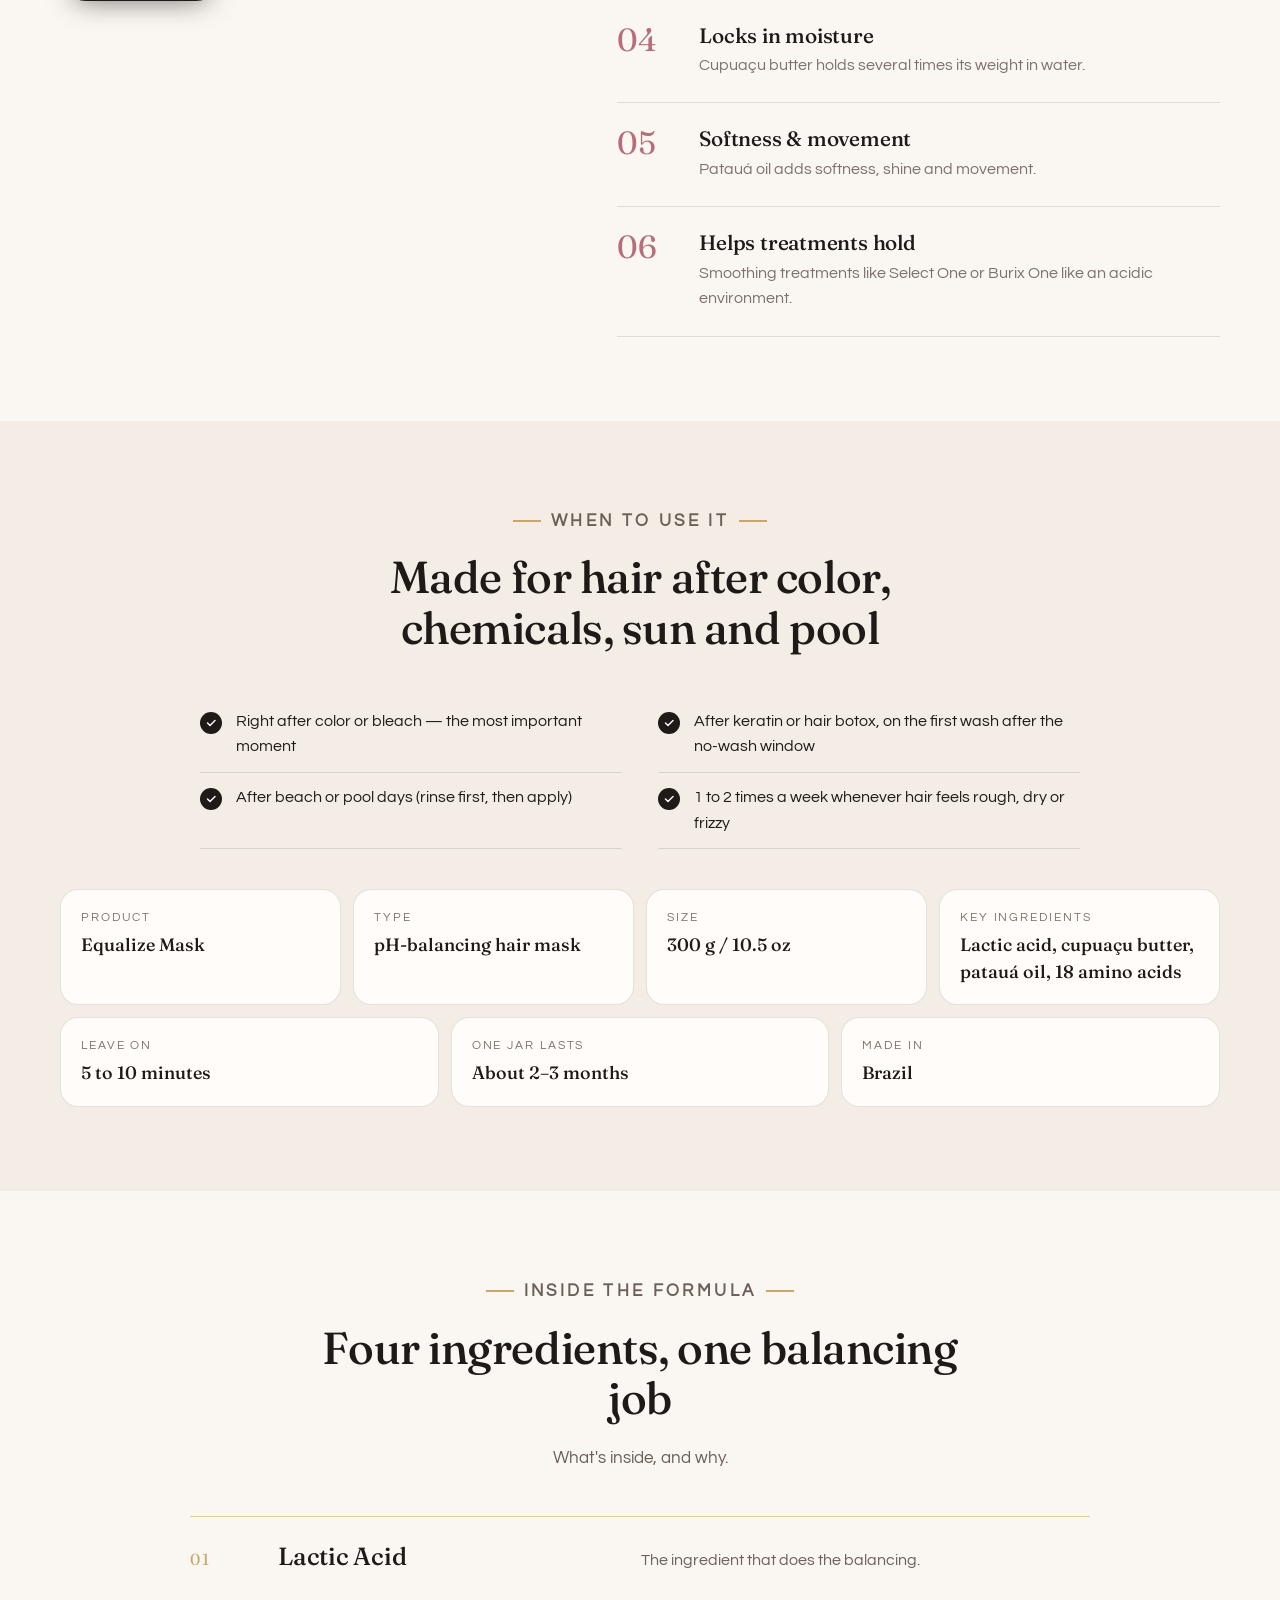
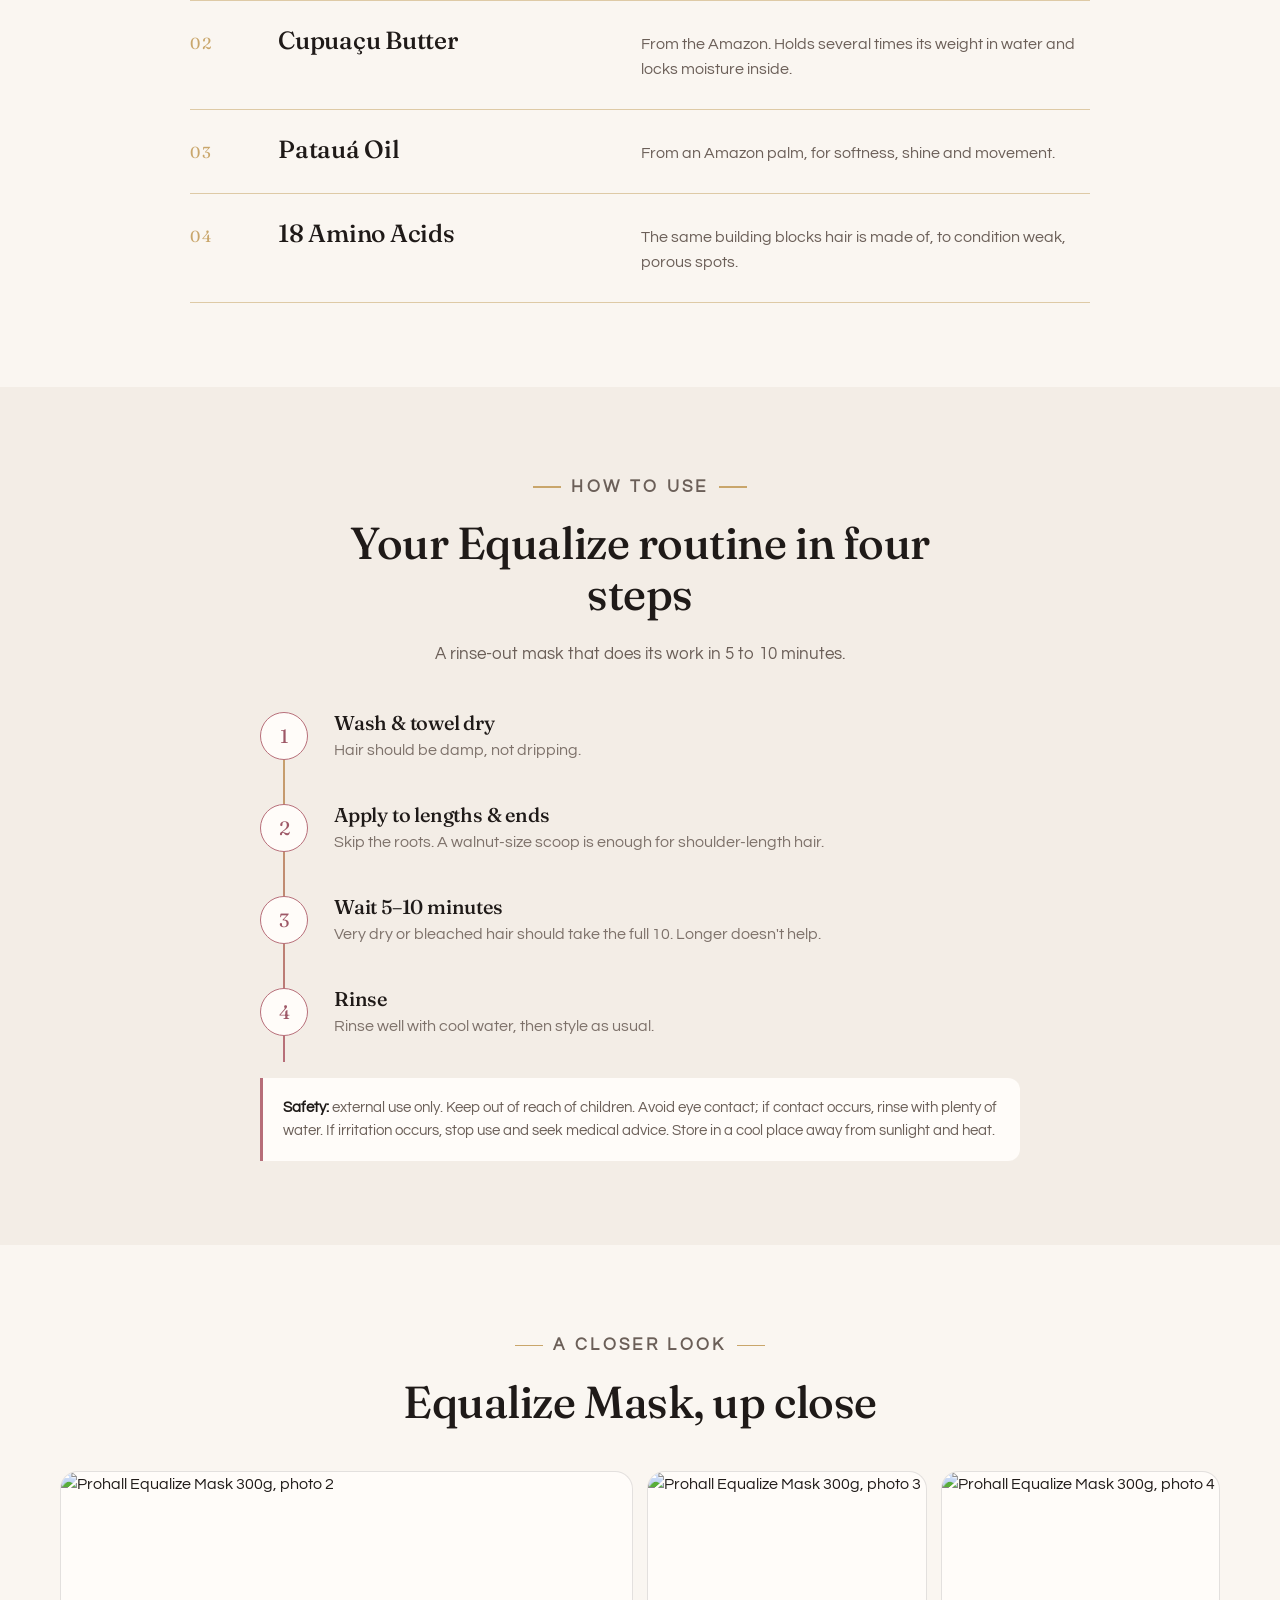
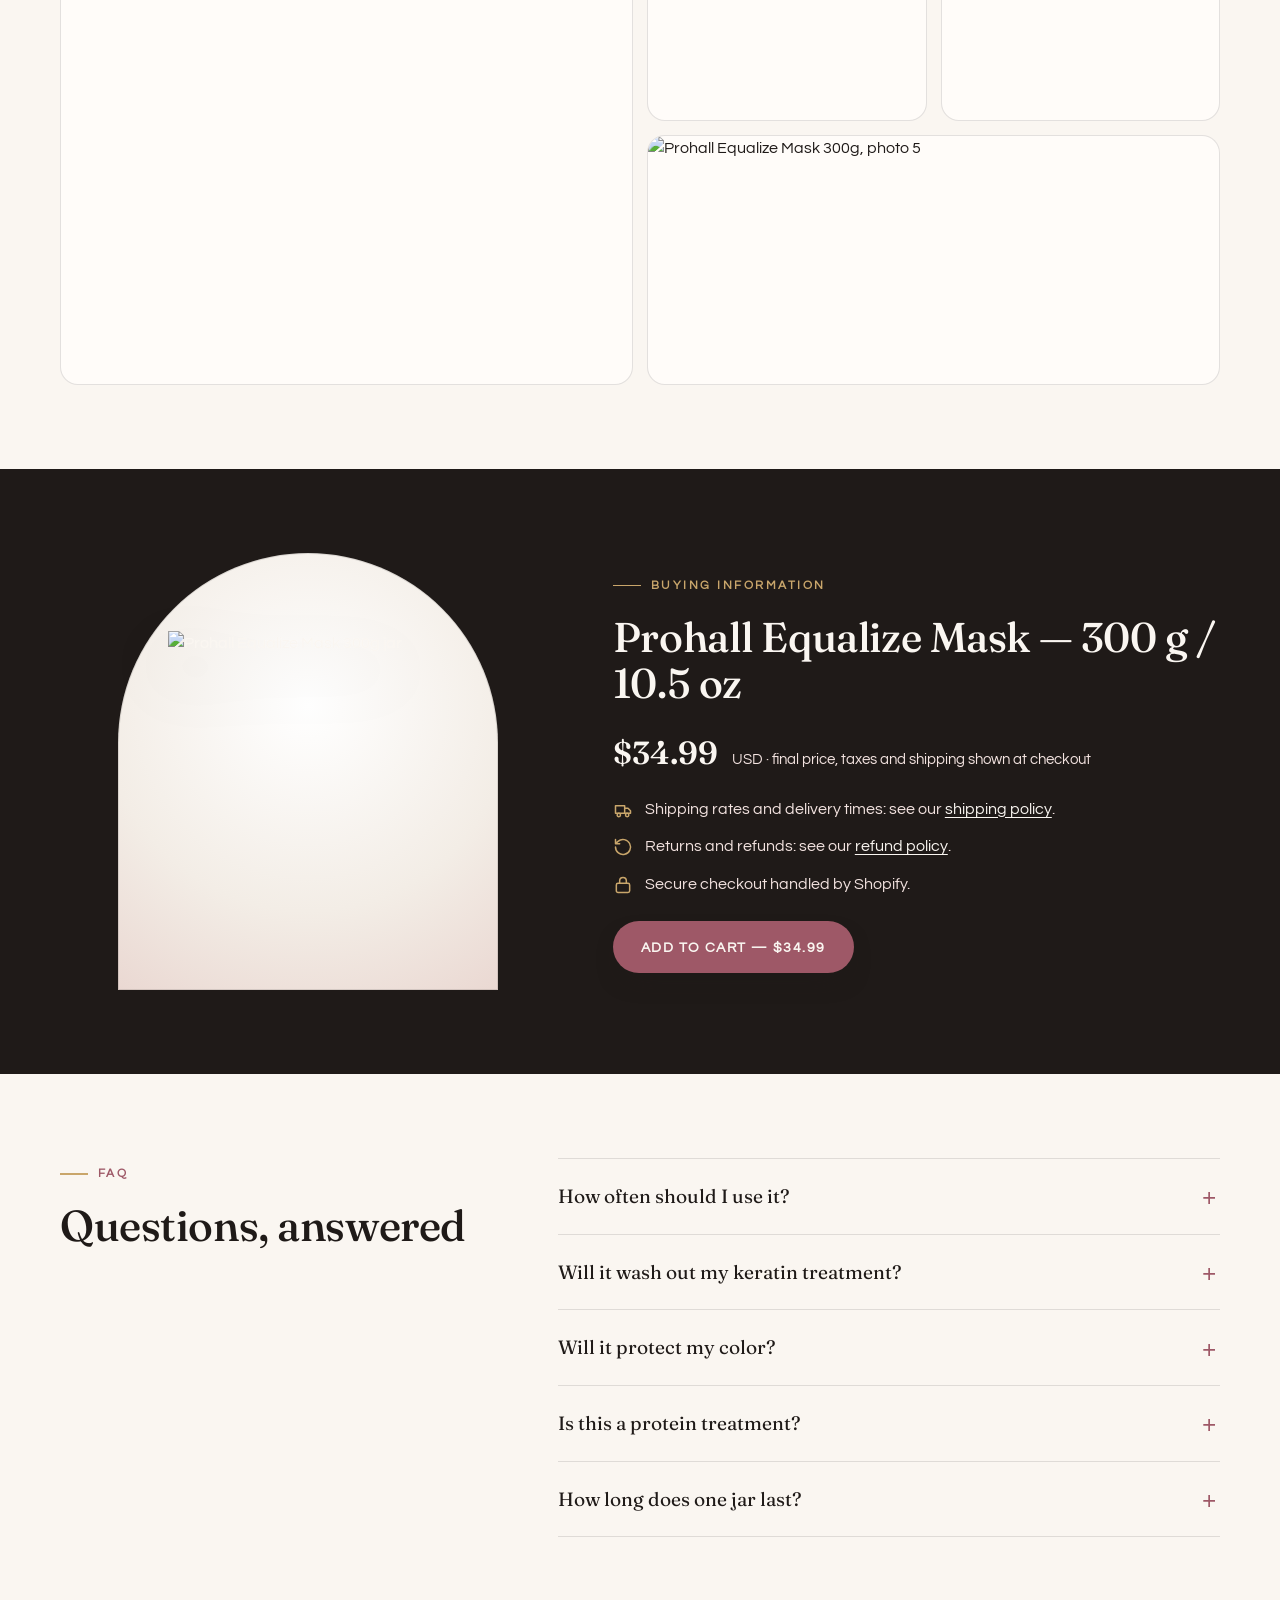
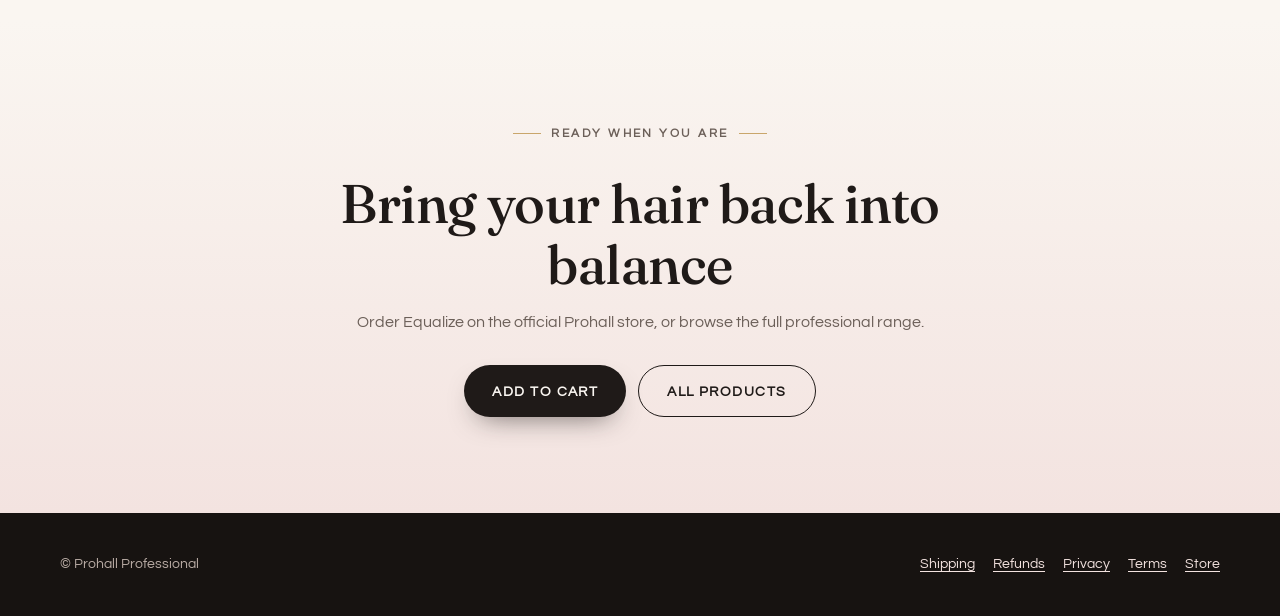
==== commit a5efa8c4: "Add Meta Pixel and make every shop button add to cart - Meta Pixel 1762938528379464: PageView + View" ====
--- a/equalize-mask/v1/b/index.html
+++ b/equalize-mask/v1/b/index.html
@@ -13,8 +13,32 @@
   <link rel="preload" as="image" href="https://cdn.shopify.com/s/files/1/0581/4065/5793/files/01_185fc30f-e8ef-4a7e-b5cd-40264fd09e2a.jpg?v=1792849123&width=900">
   <link rel="stylesheet" href="../assets/styles.css">
   <link rel="stylesheet" href="../assets/styles-b.css">
+  <!-- Meta Pixel 1762938528379464: PageView + ViewContent on load, AddToCart on add-to-cart clicks.
+       Purchase is sent by Shopify's Meta integration at checkout, never from this page. -->
+  <script>
+  !function(f,b,e,v,n,t,s){if(f.fbq)return;n=f.fbq=function(){n.callMethod?
+  n.callMethod.apply(n,arguments):n.queue.push(arguments)};if(!f._fbq)f._fbq=n;
+  n.push=n;n.loaded=!0;n.version='2.0';n.queue=[];t=b.createElement(e);t.async=!0;
+  t.src=v;s=b.getElementsByTagName(e)[0];s.parentNode.insertBefore(t,s)}(window,
+  document,'script','https://connect.facebook.net/en_US/fbevents.js');
+  fbq('init', '1762938528379464');
+  fbq('track', 'PageView');
+  (function () {
+    var P = {"ids": ["48091208482993"], "prices": {"48091208482993": 34.99}, "value": 34.99, "name": "Prohall Equalize Mask", "page": "equalize-mask-v1-b", "variant": "B"};
+    var base = { content_type: 'product', content_name: P.name, currency: 'USD', landing_page: P.page, landing_variant: P.variant };
+    fbq('track', 'ViewContent', Object.assign({ content_ids: P.ids, value: P.value }, base));
+    document.addEventListener('click', function (e) {
+      var a = e.target && e.target.closest ? e.target.closest('a[href*="/cart/"]') : null;
+      var m = a && a.getAttribute('href').match(/\/cart\/(\d+):(\d+)/);
+      if (!m) return;
+      var qty = Number(m[2]);
+      fbq('track', 'AddToCart', Object.assign({ content_ids: [m[1]], num_items: qty, value: (P.prices[m[1]] || P.value) * qty }, base));
+    }, true);
+  })();
+  </script>
 </head>
 <body class="b">
+  <noscript><img height="1" width="1" style="display:none" alt="" src="https://www.facebook.com/tr?id=1762938528379464&amp;ev=PageView&amp;noscript=1"></noscript>
   <a class="skip" href="#main">Skip to content</a>
 
   <div class="announce b-announce">pH-balancing mask · 300 g · Made in Brazil</div>
@@ -26,7 +50,7 @@
         <a class="hide-sm" href="#benefits">Benefits</a>
         <a class="hide-sm" href="#how-to-use">How to use</a>
         <a class="hide-sm" href="#faq">FAQ</a>
-        <a class="btn btn-primary" href="https://shop.prohall.ai/products/prohall-equalize-mask-300g-10-oz-ph-balancing-hair-mask">Shop now</a>
+        <a class="btn btn-primary" href="https://shop.prohall.ai/cart/48091208482993:1">Add to cart</a>
       </nav>
     </div>
   </header>
@@ -44,8 +68,8 @@
           <span class="price-note">USD &middot; 300 g / 10.5 oz jar</span>
         </div>
         <div class="cta-row">
-          <a class="btn btn-primary" href="https://shop.prohall.ai/products/prohall-equalize-mask-300g-10-oz-ph-balancing-hair-mask">
-            Shop Equalize
+          <a class="btn btn-primary" href="https://shop.prohall.ai/cart/48091208482993:1">
+            Add to cart &mdash; $34.99
             <svg viewBox="0 0 24 24" fill="none" stroke="currentColor" stroke-width="2" stroke-linecap="round" stroke-linejoin="round" aria-hidden="true"><path d="M5 12h14M13 6l6 6-6 6"/></svg>
           </a>
           <a class="btn btn-ghost" href="#how-to-use">See how to use it</a>
@@ -66,7 +90,7 @@
           <p class="eyebrow">Benefits</p>
           <h2 id="benefits-title">Smooth, sealed and shiny again</h2>
           <p>Color, bleach, pool water and beach days push hair above its healthy pH. Equalize brings it back down.</p>
-          <a class="btn btn-primary" href="https://shop.prohall.ai/products/prohall-equalize-mask-300g-10-oz-ph-balancing-hair-mask">Shop Equalize</a>
+          <a class="btn btn-primary" href="https://shop.prohall.ai/cart/48091208482993:1">Add to cart</a>
         </div>
         <ol class="b-list">
             <li><h3>Restores healthy pH</h3><p>Brings hair back to pH 4.5–5.5, where the cuticle scales lie flat.</p></li>
@@ -185,8 +209,7 @@
             </li>
           </ul>
           <div class="cta-row">
-            <a class="btn btn-primary" href="https://shop.prohall.ai/cart/48091208482993:1">Buy now &mdash; $34.99</a>
-              <a class="btn btn-ghost" href="https://shop.prohall.ai/products/prohall-equalize-mask-300g-10-oz-ph-balancing-hair-mask">View product page</a>
+            <a class="btn btn-primary" href="https://shop.prohall.ai/cart/48091208482993:1">Add to cart &mdash; $34.99</a>
           </div>
         </div>
       </div>
@@ -198,7 +221,6 @@
         <div>
           <p class="eyebrow">FAQ</p>
           <h2 id="faq-title">Questions, answered</h2>
-          <p style="color:var(--cocoa)">More help: see the <a href="https://shop.prohall.ai/products/prohall-equalize-mask-300g-10-oz-ph-balancing-hair-mask">product page</a> on the Prohall store.</p>
         </div>
         <div class="faq">
             <details>
@@ -232,7 +254,7 @@
         <h2 id="final-title">Bring your hair back into balance</h2>
         <p>Order Equalize on the official Prohall store, or browse the full professional range.</p>
         <div class="cta-row">
-          <a class="btn btn-primary" href="https://shop.prohall.ai/products/prohall-equalize-mask-300g-10-oz-ph-balancing-hair-mask">Shop Equalize</a>
+          <a class="btn btn-primary" href="https://shop.prohall.ai/cart/48091208482993:1">Add to cart</a>
           <a class="btn btn-ghost" href="https://shop.prohall.ai/collections/all">All products</a>
         </div>
       </div>
@@ -254,7 +276,7 @@
 
   <div class="sticky-buy">
     <span class="s-name"><strong>Equalize</strong>$34.99 &middot; 300 g</span>
-    <a class="btn btn-primary" href="https://shop.prohall.ai/products/prohall-equalize-mask-300g-10-oz-ph-balancing-hair-mask">Shop now</a>
+    <a class="btn btn-primary" href="https://shop.prohall.ai/cart/48091208482993:1">Add to cart</a>
   </div>
 
   <!-- Split tracking: replace this tag with the EXACT one copied from
